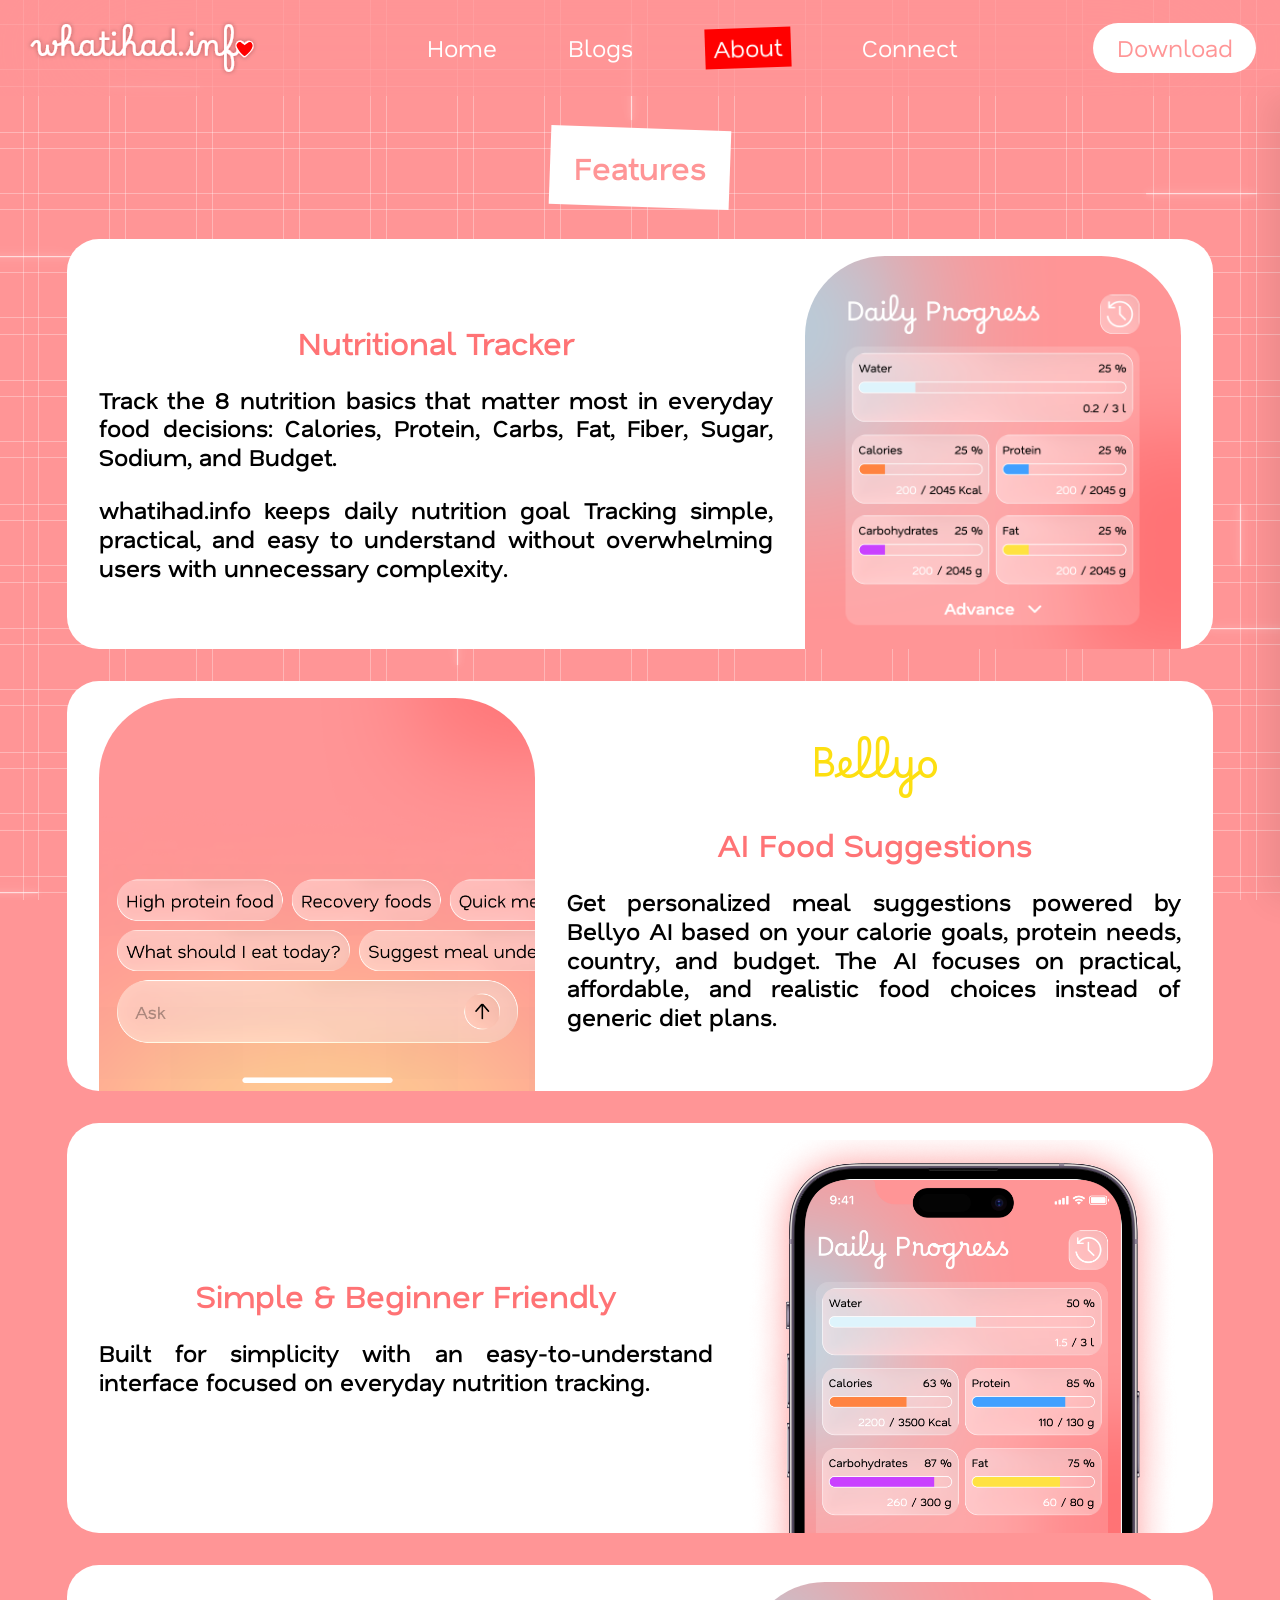
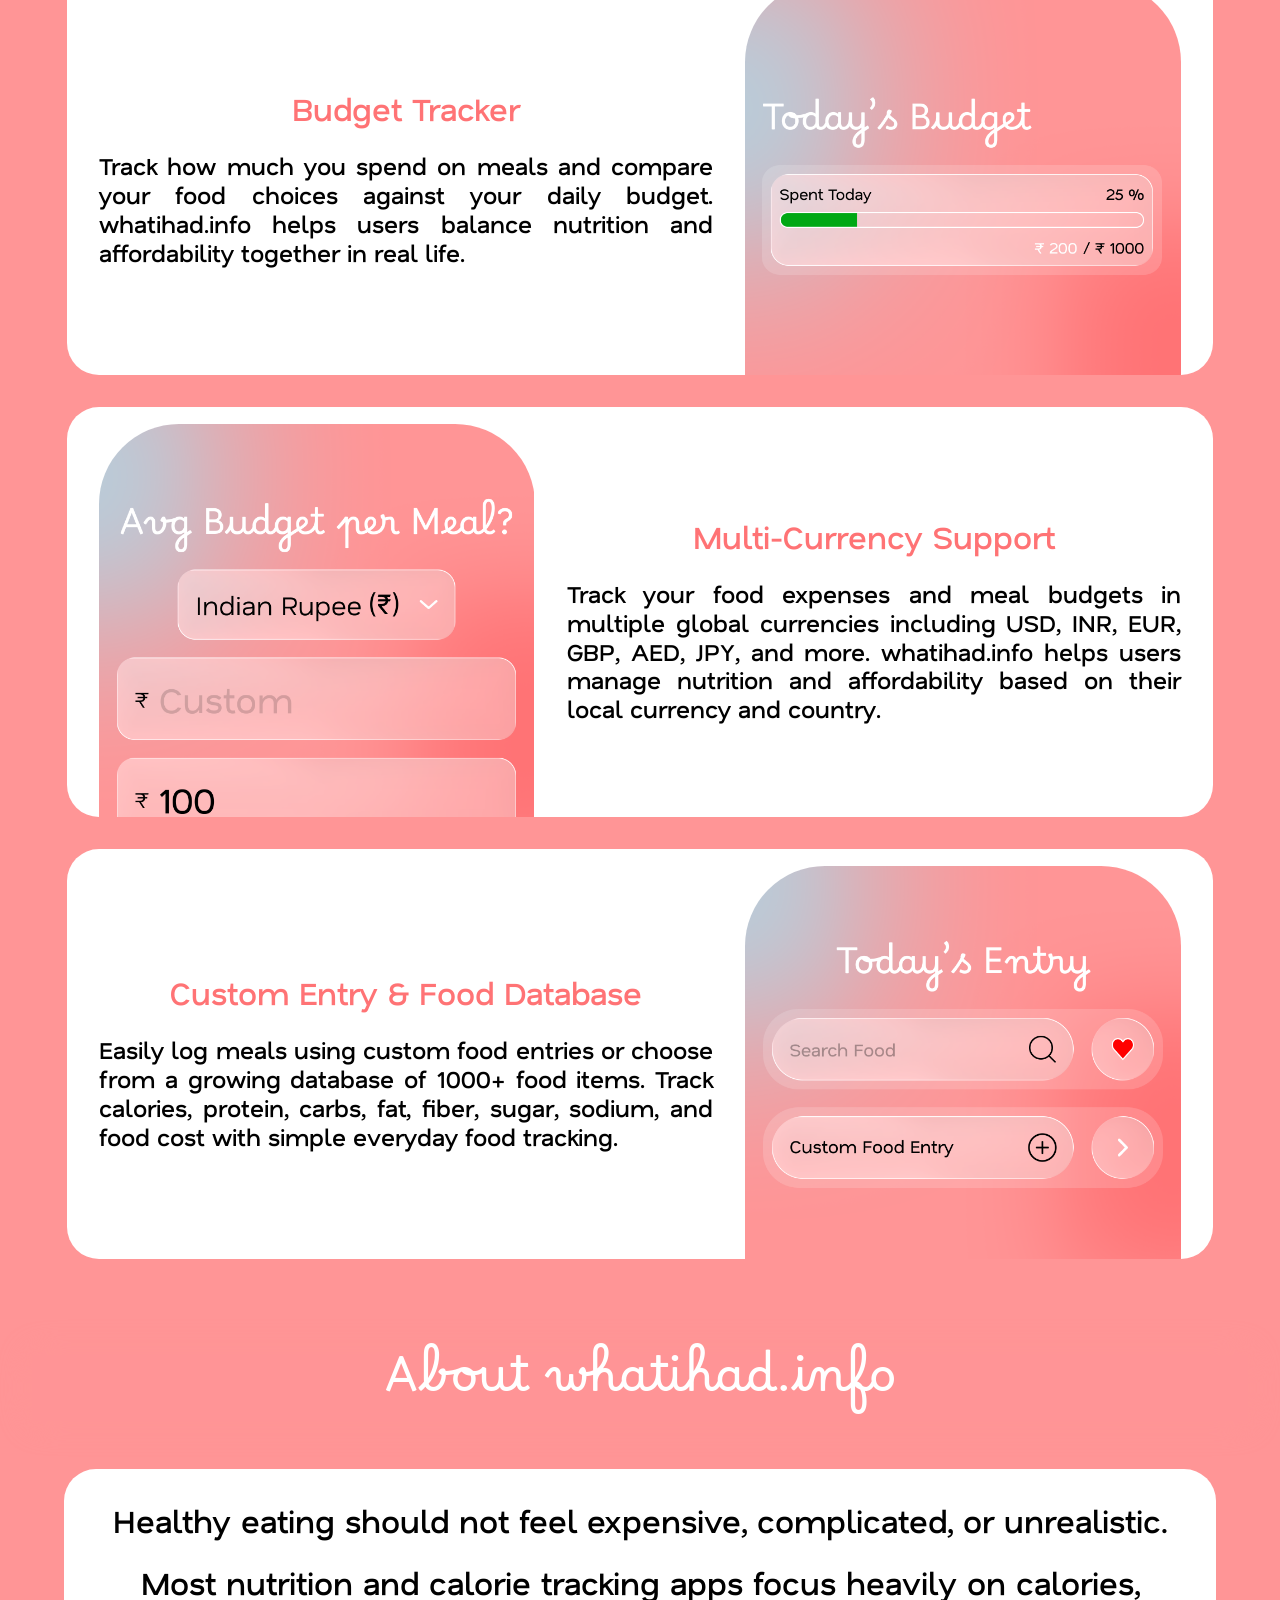
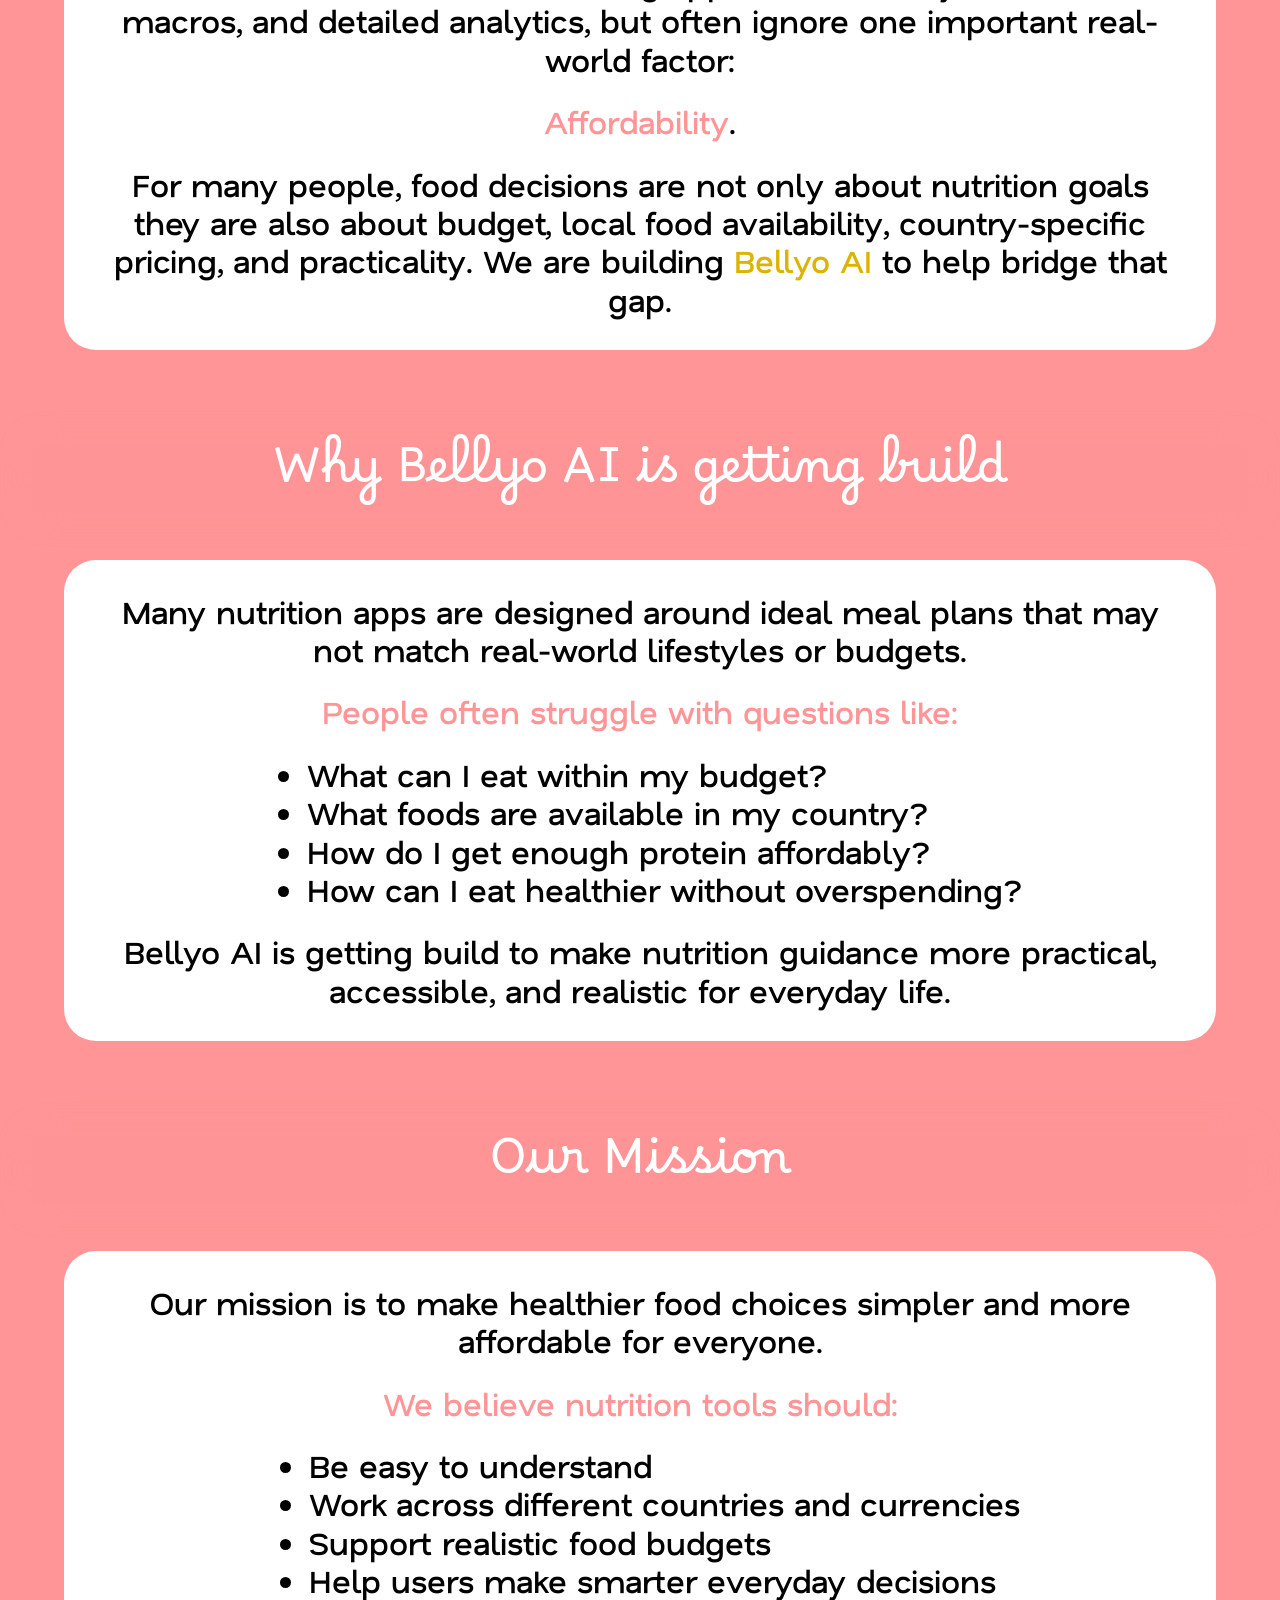
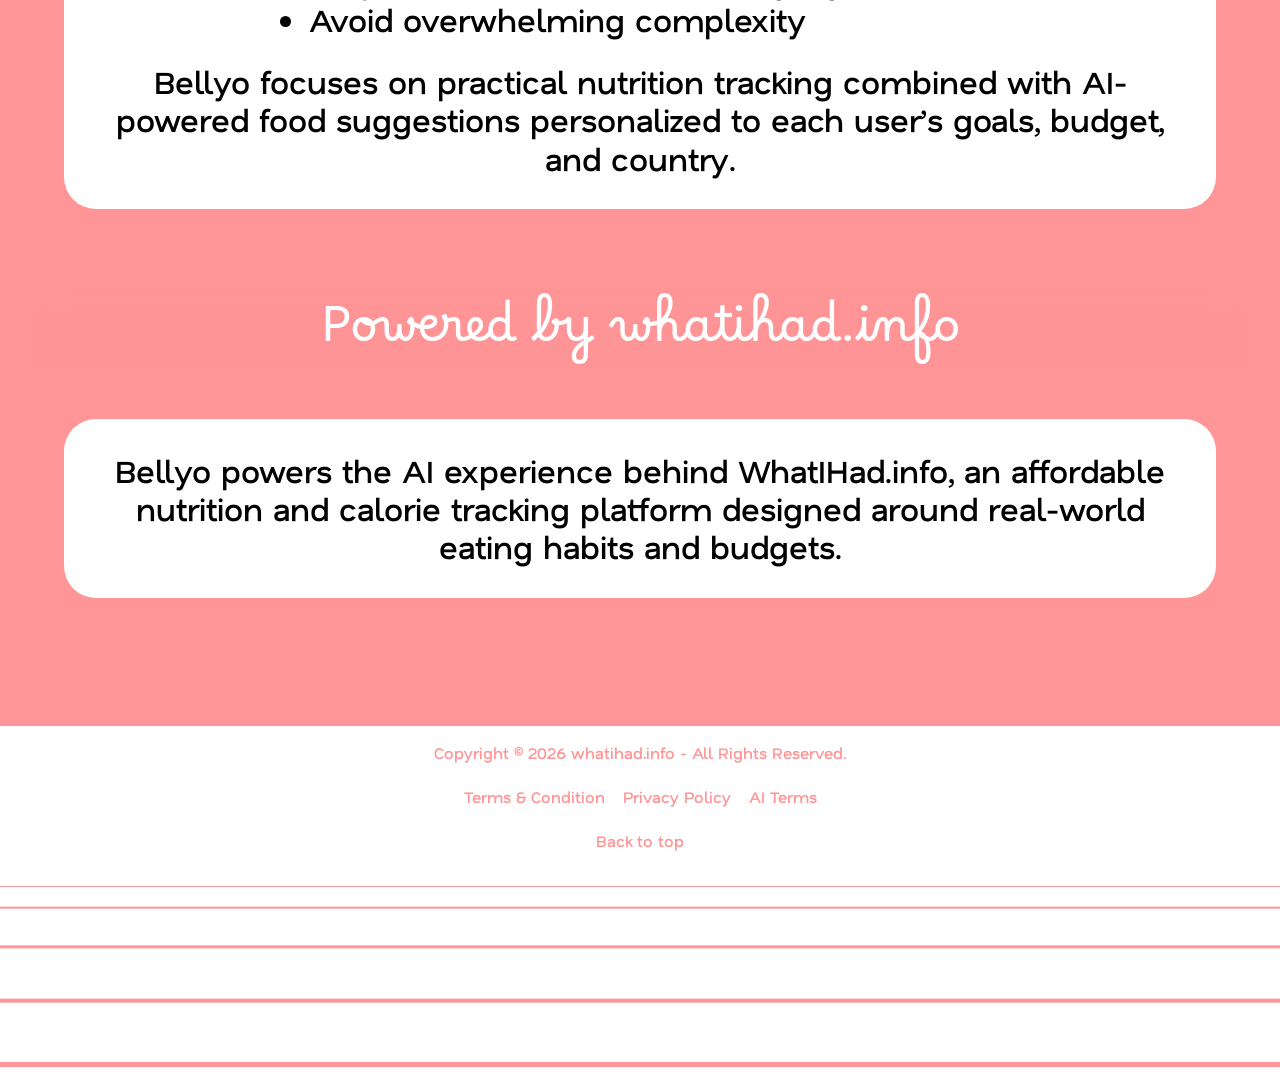
==== about/index.html @ 75b70f2b "Initial website" ====
<!doctype html>
<html lang="en">
  <head>
    <meta charset="UTF-8" />
    <meta name="viewport" content="width=device-width, initial-scale=1.0" />
    <title>About WhatIHad.info | Features</title>
    <meta
      name="description"
      content="Learn about WhatIHad.info features including nutrition tracking, Bellyo AI food suggestions, budget tracking, multi-currency support, and simple food logging."
    />
    <link rel="canonical" href="https://whatihad.info/about" />
    <meta property="og:title" content="About WhatIHad.info | Features" />
    <meta
      property="og:description"
      content="Explore WhatIHad.info features for practical nutrition tracking, food budgeting, and AI-powered affordable meal suggestions."
    />
    <meta property="og:type" content="website" />
    <meta property="og:url" content="https://whatihad.info/about" />
    <meta property="og:site_name" content="whatihad.info" />
    <meta name="twitter:card" content="summary_large_image" />
    <meta name="twitter:title" content="About WhatIHad.info | Features" />
    <meta
      name="twitter:description"
      content="Explore WhatIHad.info features for practical nutrition tracking, food budgeting, and AI-powered affordable meal suggestions."
    />
    <script type="application/ld+json">
      {
        "@context": "https://schema.org",
        "@graph": [
          {
            "@type": "Organization",
            "@id": "https://whatihad.info/#organization",
            "name": "WhatIHad.info",
            "url": "https://whatihad.info/"
          },
          {
            "@type": "WebSite",
            "@id": "https://whatihad.info/#website",
            "url": "https://whatihad.info/",
            "name": "WhatIHad.info",
            "publisher": {
              "@id": "https://whatihad.info/#organization"
            }
          },
          {
            "@type": "AboutPage",
            "@id": "https://whatihad.info/about#webpage",
            "url": "https://whatihad.info/about",
            "name": "About WhatIHad.info | Features",
            "description": "Learn about WhatIHad.info features including nutrition tracking, Bellyo AI food suggestions, budget tracking, multi-currency support, and simple food logging.",
            "isPartOf": {
              "@id": "https://whatihad.info/#website"
            },
            "about": {
              "@id": "https://whatihad.info/#organization"
            }
          },
          {
            "@type": "SoftwareApplication",
            "@id": "https://whatihad.info/#app",
            "name": "WhatIHad.info",
            "applicationCategory": "HealthApplication",
            "operatingSystem": "Android, iOS, Web",
            "url": "https://whatihad.info/",
            "description": "AI-powered calorie and budget nutrition tracker with affordable meal suggestions powered by Bellyo.",
            "offers": {
              "@type": "Offer",
              "price": "0",
              "priceCurrency": "USD"
            },
            "featureList": [
              "Nutrition Tracking",
              "Bellyo AI Food Suggestions",
              "Budget Tracking",
              "Multi-Currency Support",
              "Custom Food Entry",
              "Food Database",
              "Affordable Nutrition"
            ]
          },
          {
            "@type": "BreadcrumbList",
            "@id": "https://whatihad.info/about#breadcrumb",
            "itemListElement": [
              {
                "@type": "ListItem",
                "position": 1,
                "name": "Home",
                "item": "https://whatihad.info/"
              },
              {
                "@type": "ListItem",
                "position": 2,
                "name": "About",
                "item": "https://whatihad.info/about"
              }
            ]
          }
        ]
      }
    </script>
    <link rel="preconnect" href="https://fonts.googleapis.com" />
    <link rel="preconnect" href="https://fonts.gstatic.com" crossorigin />
    <link
      href="https://fonts.googleapis.com/css2?family=Borel&family=Nata+Sans:wght@600&display=swap"
      rel="stylesheet"
    />
    <link rel="stylesheet" href="/styles.css" />
  </head>
  <body>
    <main class="page about-page">
      <svg class="grid-snakes" aria-hidden="true"></svg>
      <header class="site-header" aria-label="Main navigation">
        <a class="brand" href="/" aria-label="whatihad.info home">
          <img src="/assets/logo.svg" alt="whatihad.info" />
        </a>

        <nav class="nav-links" aria-label="Primary">
          <a href="/">Home</a>
          <a href="#">Blogs</a>
          <a class="active-about" href="/about" aria-current="page">About</a>
          <a href="/connect">Connect</a>
        </nav>

        <a class="download download-small" href="#">Download</a>
        <button class="menu-toggle" type="button" aria-controls="mobile-menu" aria-expanded="false" aria-label="Open menu">
          <span></span>
          <span></span>
          <span></span>
        </button>

        <nav class="mobile-menu" id="mobile-menu" aria-label="Mobile navigation">
          <a href="/">Home</a>
          <a href="#">Blogs</a>
          <a class="active-about" href="/about" aria-current="page">About</a>
          <a href="/connect">Connect</a>
          <a class="mobile-download" href="#">Download</a>
        </nav>
      </header>

      <section class="about-features" aria-labelledby="about-title">
        <h1 id="about-title"><span>Features</span></h1>

        <div class="stack-cards" data-stack-cards>
          <div class="feature-card-pin">
            <article class="feature-card feature-card-right">
              <div class="feature-copy">
                <h2>Nutritional Tracker</h2>
                <p>
                  Track the 8 nutrition basics that matter most in everyday food decisions: Calories, Protein, Carbs, Fat, Fiber, Sugar, Sodium, and Budget.
                </p>
                <p>
                  whatihad.info keeps daily nutrition goal Tracking simple, practical, and easy to understand without overwhelming users with unnecessary complexity.
                </p>
              </div>
              <div class="feature-phone feature-phone-crop feature-phone-nutrition">
                <img src="/assets/about/nutritional-tracker.png" alt="Nutritional tracker screen" />
              </div>
            </article>
          </div>

          <div class="feature-card-pin">
            <article class="feature-card feature-card-left">
              <div class="feature-phone feature-phone-crop feature-phone-ai">
                <img src="/assets/about/ai-food-suggestions.png" alt="Bellyo food suggestion screen" />
              </div>
              <div class="feature-copy">
                <p class="bellyo-word">Bellyo</p>
                <h2>AI Food Suggestions</h2>
                <p>
                  Get personalized meal suggestions powered by Bellyo AI based on your calorie goals, protein needs, country, and budget. The AI focuses on practical, affordable, and realistic food choices instead of generic diet plans.
                </p>
              </div>
            </article>
          </div>

          <div class="feature-card-pin">
            <article class="feature-card feature-card-right">
              <div class="feature-copy">
                <h2>Simple &amp; Beginner Friendly</h2>
                <p>
                  Built for simplicity with an easy-to-understand interface focused on everyday nutrition tracking.
                </p>
              </div>
              <div class="feature-phone feature-phone-simple">
                <img src="/assets/about/simple-beginner.png" alt="Simple beginner friendly screen" />
              </div>
            </article>
          </div>

          <div class="feature-card-pin">
            <article class="feature-card feature-card-right">
              <div class="feature-copy">
                <h2>Budget Tracker</h2>
                <p>
                  Track how much you spend on meals and compare your food choices against your daily budget. whatihad.info helps users balance nutrition and affordability together in real life.
                </p>
              </div>
              <div class="feature-phone feature-phone-crop feature-phone-budget">
                <img src="/assets/about/budget-tracker.png" alt="Budget tracker screen" />
              </div>
            </article>
          </div>

          <div class="feature-card-pin">
            <article class="feature-card feature-card-left">
              <div class="feature-phone feature-phone-crop feature-phone-currency">
                <img src="/assets/about/multi-currency.png" alt="Multi-currency budget screen" />
              </div>
              <div class="feature-copy">
                <h2>Multi-Currency Support</h2>
                <p>
                  Track your food expenses and meal budgets in multiple global currencies including USD, INR, EUR, GBP, AED, JPY, and more. whatihad.info helps users manage nutrition and affordability based on their local currency and country.
                </p>
              </div>
            </article>
          </div>

          <div class="feature-card-pin">
            <article class="feature-card feature-card-right">
              <div class="feature-copy">
                <h2>Custom Entry &amp; Food Database</h2>
                <p>
                  Easily log meals using custom food entries or choose from a growing database of 1000+ food items. Track calories, protein, carbs, fat, fiber, sugar, sodium, and food cost with simple everyday food tracking.
                </p>
              </div>
              <div class="feature-phone feature-phone-crop feature-phone-entry">
                <img src="/assets/about/custom-entry.png" alt="Custom food entry screen" />
              </div>
            </article>
          </div>
        </div>
      </section>

      <section class="about-story" aria-label="About whatihad.info">
        <article class="about-story-block">
          <h2>About whatihad.info</h2>
          <div class="about-story-card">
            <p>Healthy eating should not feel expensive, complicated, or unrealistic.</p>
            <p>Most nutrition and calorie tracking apps focus heavily on calories, macros, and detailed analytics, but often ignore one important real-world factor:</p>
            <p><span class="pink-text">Affordability</span>.</p>
            <p>
              For many people, food decisions are not only about nutrition goals they are also about budget, local food availability, country-specific pricing, and practicality. We are building <span class="gold-text">Bellyo AI</span> to help bridge that gap.
            </p>
          </div>
        </article>

        <article class="about-story-block">
          <h2>Why Bellyo AI is getting build</h2>
          <div class="about-story-card">
            <p>Many nutrition apps are designed around ideal meal plans that may not match real-world lifestyles or budgets.</p>
            <p><span class="pink-text">People often struggle with questions like:</span></p>
            <ul>
              <li>What can I eat within my budget?</li>
              <li>What foods are available in my country?</li>
              <li>How do I get enough protein affordably?</li>
              <li>How can I eat healthier without overspending?</li>
            </ul>
            <p>Bellyo AI is getting build to make nutrition guidance more practical, accessible, and realistic for everyday life.</p>
          </div>
        </article>

        <article class="about-story-block">
          <h2>Our Mission</h2>
          <div class="about-story-card">
            <p>Our mission is to make healthier food choices simpler and more affordable for everyone.</p>
            <p><span class="pink-text">We believe nutrition tools should:</span></p>
            <ul>
              <li>Be easy to understand</li>
              <li>Work across different countries and currencies</li>
              <li>Support realistic food budgets</li>
              <li>Help users make smarter everyday decisions</li>
              <li>Avoid overwhelming complexity</li>
            </ul>
            <p>Bellyo focuses on practical nutrition tracking combined with AI-powered food suggestions personalized to each user’s goals, budget, and country.</p>
          </div>
        </article>

        <article class="about-story-block">
          <h2>Powered by whatihad.info</h2>
          <div class="about-story-card">
            <p>Bellyo powers the AI experience behind WhatIHad.info, an affordable nutrition and calorie tracking platform designed around real-world eating habits and budgets.</p>
          </div>
        </article>
      </section>
    </main>

    <footer class="site-footer" aria-label="Footer">
      <div class="footer-content">
        <p class="footer-copyright">Copyright © 2026 whatihad.info - All Rights Reserved.</p>
        <nav class="footer-links" aria-label="Legal links">
          <a href="#">Terms &amp; Condition</a>
          <a href="#">Privacy Policy</a>
          <a href="#">AI Terms</a>
        </nav>
        <button class="footer-top" type="button">Back to top</button>
      </div>
      <div class="footer-wave" aria-hidden="true">
        <div class="footer-wave-track"></div>
      </div>
    </footer>

    <script>
      (() => {
        const header = document.querySelector(".site-header");
        const menuToggle = document.querySelector(".menu-toggle");
        const mobileMenu = document.querySelector(".mobile-menu");
        const snakesSvg = document.querySelector(".grid-snakes");
        const footer = document.querySelector(".site-footer");
        const footerTop = document.querySelector(".footer-top");
        const footerWaveTrack = document.querySelector(".footer-wave-track");
        const footerWaveSegments = [];
        let footerWaveFrame = null;
        let footerWaveScrollForce = 0;
        let inertialScrollTarget = window.scrollY;
        let inertialScrollFrame = null;

        const maxScrollY = () => document.documentElement.scrollHeight - window.innerHeight;
        const stopInertialScroll = () => {
          if (!inertialScrollFrame) return;
          window.cancelAnimationFrame(inertialScrollFrame);
          inertialScrollFrame = null;
        };
        const runInertialScroll = () => {
          const distance = inertialScrollTarget - window.scrollY;
          if (Math.abs(distance) < 0.5) {
            window.scrollTo(0, inertialScrollTarget);
            inertialScrollFrame = null;
            return;
          }

          window.scrollTo(0, window.scrollY + distance * 0.16);
          inertialScrollFrame = window.requestAnimationFrame(runInertialScroll);
        };
        const inertialScrollBy = (deltaY) => {
          inertialScrollTarget = Math.max(0, Math.min(maxScrollY(), inertialScrollTarget + deltaY));
          if (!inertialScrollFrame) runInertialScroll();
        };

        const updateHeader = () => {
          header.classList.toggle("site-header-compact", window.scrollY > 24);
        };

        const setMenuOpen = (isOpen) => {
          menuToggle.classList.toggle("menu-toggle-open", isOpen);
          mobileMenu.classList.toggle("mobile-menu-open", isOpen);
          menuToggle.setAttribute("aria-expanded", String(isOpen));
          menuToggle.setAttribute("aria-label", isOpen ? "Close menu" : "Open menu");
        };

        menuToggle.addEventListener("click", () => {
          setMenuOpen(!mobileMenu.classList.contains("mobile-menu-open"));
        });

        mobileMenu.querySelectorAll("a").forEach((link) => {
          link.addEventListener("click", () => setMenuOpen(false));
        });

        for (let index = 0; index < 23; index += 1) {
          const segment = document.createElement("div");
          segment.className = "footer-wave-segment";
          segment.style.height = `${index + 1}px`;
          footerWaveTrack.appendChild(segment);
          footerWaveSegments.push(segment);
        }

        const animateFooterWave = () => {
          let t = 0;
          const animate = () => {
            let offset = 0;
            footerWaveSegments.forEach((segment, index) => {
              offset += Math.max(0, (20 + footerWaveScrollForce) * Math.sin((t + index) * 0.3));
              segment.style.transform = `translateY(${index + offset}px)`;
            });
            footerWaveScrollForce *= 0.92;
            t += 0.05;
            footerWaveFrame = window.requestAnimationFrame(animate);
          };
          animate();
        };

        const stopFooterWave = () => {
          if (!footerWaveFrame) return;
          window.cancelAnimationFrame(footerWaveFrame);
          footerWaveFrame = null;
        };

        const footerObserver = new IntersectionObserver(
          (entries) => {
            if (entries[0]?.isIntersecting) {
              if (!footerWaveFrame) animateFooterWave();
            } else {
              stopFooterWave();
            }
          },
          { threshold: 0.2 }
        );

        footerObserver.observe(footer);

        footerTop.addEventListener("click", () => {
          stopInertialScroll();
          inertialScrollTarget = 0;
          runInertialScroll();
        });

        updateHeader();
        let previousScrollY = window.scrollY;
        window.addEventListener("scroll", () => {
          const delta = Math.abs(window.scrollY - previousScrollY);
          previousScrollY = window.scrollY;
          footerWaveScrollForce = Math.min(44, footerWaveScrollForce + delta * 0.12);
          updateHeader();
        }, { passive: true });

        window.addEventListener(
          "wheel",
          (event) => {
            if (event.defaultPrevented || event.ctrlKey || event.metaKey) return;
            if (event.target.closest("input, textarea, select")) return;
            event.preventDefault();
            inertialScrollBy(event.deltaY);
          },
          { passive: false }
        );

        window.addEventListener(
          "keydown",
          (event) => {
            if (!["ArrowDown", "ArrowUp", "PageDown", "PageUp", "Home", "End", " "].includes(event.key)) return;
            stopInertialScroll();
            inertialScrollTarget = window.scrollY;
          },
          { passive: true }
        );

        const gridX = [
          32.5, 103.5, 118.5, 189.5, 205.5, 276.5, 292.5, 363.5, 379.5,
          450.5, 466.5, 537.5, 553.5, 624.5, 640.5, 711.5, 727.5, 798.5,
          814.5, 885.5, 901.5, 972.5, 988.5, 1059.5, 1075.5, 1146.5,
          1162.5, 1233.5, 1249.5, 1320.5, 1336.5, 1407.5,
        ];
        const gridY = [
          24.5, 69.5, 86.5, 132.5, 148.5, 193.5, 209.5, 256.5, 272.5,
          317.5, 334.5, 380.5, 396.5, 441.5, 457.5, 504.5, 520.5, 565.5,
          582.5, 628.5, 644.5, 689.5, 705.5, 752.5, 768.5, 813.5, 830.5,
          876.5, 892.5, 937.5, 953.5, 1000.5,
        ];
        const getGridOffsetX = () => (window.innerWidth - 1440) / 2;
        const pointToString = ([x, y]) => `${(x + getGridOffsetX()).toFixed(1)},${y.toFixed(1)}`;
        const routes = [
          [[gridX[0], gridY[7]], [gridX[6], gridY[7]], [gridX[6], gridY[10]], [gridX[13], gridY[10]], [gridX[13], gridY[16]], [gridX[21], gridY[16]], [gridX[21], gridY[21]], [gridX[31], gridY[21]]],
          [[gridX[31], gridY[19]], [gridX[26], gridY[19]], [gridX[26], gridY[14]], [gridX[18], gridY[14]], [gridX[18], gridY[9]], [gridX[10], gridY[9]], [gridX[10], gridY[4]], [gridX[1], gridY[4]]],
          [[gridX[16], gridY[15]], [gridX[20], gridY[15]], [gridX[20], gridY[22]], [gridX[24], gridY[22]], [gridX[24], gridY[27]], [gridX[14], gridY[27]], [gridX[14], gridY[18]], [gridX[8], gridY[18]], [gridX[8], gridY[25]]],
          [[gridX[3], gridY[2]], [gridX[8], gridY[2]], [gridX[8], gridY[8]], [gridX[15], gridY[8]], [gridX[15], gridY[13]], [gridX[22], gridY[13]], [gridX[22], gridY[18]]],
          [[gridX[30], gridY[5]], [gridX[25], gridY[5]], [gridX[25], gridY[11]], [gridX[17], gridY[11]], [gridX[17], gridY[17]], [gridX[11], gridY[17]], [gridX[11], gridY[23]]],
          [[gridX[12], gridY[30]], [gridX[18], gridY[30]], [gridX[18], gridY[24]], [gridX[23], gridY[24]], [gridX[23], gridY[20]], [gridX[29], gridY[20]], [gridX[29], gridY[15]]],
          [[gridX[0], gridY[28]], [gridX[5], gridY[28]], [gridX[5], gridY[24]], [gridX[9], gridY[24]], [gridX[9], gridY[19]], [gridX[16], gridY[19]], [gridX[16], gridY[12]]],
          [[gridX[31], gridY[29]], [gridX[27], gridY[29]], [gridX[27], gridY[25]], [gridX[19], gridY[25]], [gridX[19], gridY[21]], [gridX[12], gridY[21]], [gridX[12], gridY[14]]],
          [[gridX[15], gridY[0]], [gridX[15], gridY[6]], [gridX[20], gridY[6]], [gridX[20], gridY[12]], [gridX[28], gridY[12]], [gridX[28], gridY[17]], [gridX[23], gridY[17]]],
        ];
        const alignSnakesToGrid = () => {
          snakesSvg.setAttribute("viewBox", `0 0 ${window.innerWidth} ${window.innerHeight}`);
          snakesSvg.querySelectorAll(".grid-snake").forEach((path, index) => {
            path.setAttribute("points", routes[index].map(pointToString).join(" "));
          });
        };
        routes.forEach((route, index) => {
          const path = document.createElementNS("http://www.w3.org/2000/svg", "polyline");
          path.classList.add("grid-snake", `grid-snake-${index + 1}`);
          path.setAttribute("points", route.map(pointToString).join(" "));
          snakesSvg.appendChild(path);
        });
        alignSnakesToGrid();
        window.addEventListener("resize", alignSnakesToGrid);
      })();
    </script>
  </body>
</html>
---- styles.css ----
:root {
  --pink: #ff9596;
  --yellow: #fddf11;
  --white: #ffffff;
  --header-height: 96px;
  --feature-stack-top: calc(var(--header-height) + 143px);
  --font-ui: "Nata Sans", system-ui, -apple-system, BlinkMacSystemFont, "Segoe UI", sans-serif;
  --font-display: "Borel", "Comic Sans MS", cursive;
}

* {
  box-sizing: border-box;
}

html,
body {
  margin: 0;
  min-height: 100%;
}

body {
  background-color: var(--pink);
  background-attachment: fixed;
  background-image: url("/assets/grid-pattern.svg");
  background-position: top center;
  background-repeat: repeat;
  background-size: 1440px 1024px;
  color: var(--white);
  font-family: var(--font-ui);
}

a {
  color: inherit;
  text-decoration: none;
}

.page {
  background-color: var(--pink);
  background-attachment: fixed;
  background-image: url("/assets/grid-pattern.svg");
  background-position: top center;
  background-repeat: repeat;
  background-size: 1440px 1024px;
  min-height: 100vh;
  overflow-x: hidden;
  overflow-y: visible;
  padding-top: var(--header-height);
  position: relative;
}

.grid-snakes {
  height: 100vh;
  inset: 0;
  pointer-events: none;
  position: fixed;
  width: 100vw;
  z-index: 0;
}

.grid-snake {
  fill: none;
  filter:
    drop-shadow(0 0 3px rgba(255, 255, 255, 0.85))
    drop-shadow(0 0 10px rgba(255, 255, 255, 0.46));
  opacity: 0.72;
  stroke: rgba(255, 255, 255, 0.72);
  stroke-dasharray: 120 1050;
  stroke-dashoffset: 0;
  stroke-linecap: round;
  stroke-linejoin: round;
  stroke-width: 1.25;
}

.grid-snake-1 {
  animation: snake-flow 7.2s linear infinite;
}

.grid-snake-2 {
  animation: snake-flow 8.6s linear -2.8s infinite;
}

.grid-snake-3 {
  animation: snake-flow 9.4s linear -5.7s infinite;
  stroke-dasharray: 100 1050;
}

.grid-snake-4 {
  animation: snake-flow 10.1s linear -1.4s infinite;
  stroke-dasharray: 90 1050;
}

.grid-snake-5 {
  animation: snake-flow 8.9s linear -4.6s infinite;
  stroke-dasharray: 110 1050;
}

.grid-snake-6 {
  animation: snake-flow 11.2s linear -7.1s infinite;
  stroke-dasharray: 105 1050;
}

.grid-snake-7 {
  animation: snake-flow 9.8s linear -3.2s infinite;
  stroke-dasharray: 85 1050;
}

.grid-snake-8 {
  animation: snake-flow 12.3s linear -8.3s infinite;
  stroke-dasharray: 115 1050;
}

.grid-snake-9 {
  animation: snake-flow 10.7s linear -6.2s infinite;
  stroke-dasharray: 95 1050;
}

@keyframes snake-flow {
  to {
    stroke-dashoffset: -1170;
  }
}

@keyframes currency-slide {
  to {
    transform: translateX(-50%);
  }
}

@keyframes why-title-slam {
  0% {
    opacity: 0;
    transform: translateY(-180px) scale(1.08) rotate(-8deg);
  }

  72% {
    opacity: 1;
    transform: translateY(10px) scale(0.98) rotate(-1deg);
  }

  100% {
    opacity: 1;
    transform: translateY(0) scale(1) rotate(-2deg);
  }
}

@keyframes why-card-slam {
  0% {
    opacity: 0;
    transform: translateY(220px) scale(0.96) rotate(8deg);
  }

  72% {
    opacity: 1;
    transform: translateY(-8px) scale(1.02) rotate(1deg);
  }

  100% {
    opacity: 1;
    transform: translateY(0) scale(1) rotate(2deg);
  }
}

@keyframes why-title-text-counter {
  0% {
    transform: rotate(8deg);
  }

  72% {
    transform: rotate(1deg);
  }

  100% {
    transform: rotate(2deg);
  }
}

@keyframes calculating-spin {
  to {
    transform: rotate(360deg);
  }
}

.site-header {
  align-items: center;
  backdrop-filter: blur(80px);
  background: rgba(255, 149, 150, 0.56);
  display: flex;
  height: var(--header-height);
  justify-content: space-between;
  left: 0;
  padding: 16px 24px;
  position: fixed;
  right: 0;
  top: 0;
  transition: height 180ms ease, padding 180ms ease;
  z-index: 20;
}

.brand {
  align-items: center;
  display: flex;
  height: 64px;
  width: 248px;
  transition: height 180ms ease;
}

.brand img {
  display: block;
  height: 128px;
  margin-left: -32px;
  transition: height 180ms ease, width 180ms ease;
  width: 312px;
}

.nav-links {
  align-items: center;
  display: flex;
  gap: 80px;
  margin-left: 20px;
}

.nav-links a {
  font-size: 24px;
  line-height: 1;
  white-space: nowrap;
}

.nav-links a[aria-current="page"] {
  background: #ff0000;
  color: var(--white);
  display: inline-flex;
  padding: 8px;
  transform: rotate(2deg);
  transform-origin: center center;
}

.nav-links a.active-about[aria-current="page"] {
  transform: rotate(-2deg);
}

.download {
  align-items: center;
  backdrop-filter: blur(0.5px);
  background: var(--white);
  border-radius: 32px;
  box-shadow: 0 0 16px var(--pink);
  color: var(--pink);
  display: inline-flex;
  font-family: var(--font-ui);
  justify-content: center;
  line-height: 1;
  white-space: nowrap;
}

.download-small {
  font-size: 24px;
  min-height: 50px;
  padding: 8px 24px;
  width: 163px;
  backdrop-filter: none;
  box-shadow: none;
}

.menu-toggle {
  align-items: center;
  background: var(--white);
  border: 0;
  border-radius: 999px;
  cursor: pointer;
  display: none;
  flex-direction: column;
  gap: 5px;
  height: 50px;
  justify-content: center;
  padding: 0;
  position: relative;
  width: 50px;
  z-index: 22;
}

.menu-toggle span {
  background: var(--pink);
  border-radius: 999px;
  display: block;
  height: 2px;
  transition: transform 180ms ease, opacity 180ms ease;
  width: 22px;
}

.menu-toggle-open span:nth-child(1) {
  transform: translateY(7px) rotate(45deg);
}

.menu-toggle-open span:nth-child(2) {
  opacity: 0;
}

.menu-toggle-open span:nth-child(3) {
  transform: translateY(-7px) rotate(-45deg);
}

.mobile-menu {
  align-items: flex-start;
  background: var(--white);
  box-shadow: -12px 0 30px rgba(0, 0, 0, 0.08);
  display: flex;
  flex-direction: column;
  gap: 22px;
  min-height: calc(100vh - var(--header-height));
  padding: 28px 24px;
  position: fixed;
  right: 0;
  top: var(--header-height);
  transform: translateX(100%);
  transition: transform 220ms ease;
  width: max(25vw, 240px);
  z-index: 21;
}

.mobile-menu-open {
  transform: translateX(0);
}

.mobile-menu a {
  color: var(--pink);
  font-size: 24px;
  line-height: 1;
}

.mobile-menu a[aria-current="page"] {
  background: #ff0000;
  color: var(--white);
  display: inline-flex;
  padding: 8px;
  transform: rotate(2deg);
  transform-origin: center center;
}

.mobile-menu a.active-about[aria-current="page"] {
  transform: rotate(-2deg);
}

.mobile-download {
  align-items: center;
  background: var(--pink);
  border-radius: 32px;
  color: var(--white) !important;
  display: inline-flex;
  justify-content: center;
  min-height: 50px;
  padding: 8px 24px;
 }

.hero {
  margin: 0 auto;
  min-height: calc(100vh - 96px);
  position: relative;
  width: min(100%, 1222px);
}

.hero-copy {
  align-items: center;
  display: flex;
  flex-direction: column;
  margin-left: 0;
  padding-top: clamp(38px, calc(7.2vh - 16px), 60px);
  position: relative;
  width: 655px;
  z-index: 2;
}

h1 {
  align-items: center;
  display: flex;
  flex-direction: column;
  font-family: var(--font-display);
  font-size: 48px;
  font-weight: 400;
  gap: 0;
  line-height: 1.65;
  margin: 0;
  text-align: center;
}

h1 span {
  backdrop-filter: blur(0.5px);
  background: rgba(255, 149, 150, 0.56);
  box-shadow: 0 0 32px var(--pink);
  display: block;
  padding: 8px 0 0;
  white-space: nowrap;
}

.hero-details {
  align-items: center;
  display: flex;
  flex-direction: column;
  margin-top: -5px;
  padding: 0;
  text-align: center;
}

.intro,
.subcopy,
.product-description {
  font-size: 32px;
  line-height: 1.25;
  margin: 0;
}

.intro {
  backdrop-filter: blur(0.5px);
  background: rgba(255, 149, 150, 0.56);
  box-shadow: 0 0 32px var(--pink);
  margin-top: 1px;
  padding: 8px;
}

.product-name {
  background: rgba(255, 149, 150, 0.56);
  border-radius: 16px;
  box-shadow: 0 0 19px var(--pink);
  color: var(--yellow);
  font-family: var(--font-display);
  font-size: 40px;
  line-height: 1.48;
  margin: 20px 0 21px;
  padding: 20px 16px 0;
  text-align: center;
}

.product-description {
  backdrop-filter: blur(0.5px);
  background: rgba(255, 149, 150, 0.56);
  box-shadow: 0 0 32px var(--pink);
  display: none;
  max-width: 610px;
  padding: 8px;
  text-align: center;
}

.subcopy {
  backdrop-filter: blur(0.5px);
  background: rgba(255, 149, 150, 0.56);
  box-shadow: 0 0 32px var(--pink);
  margin-bottom: 0;
  padding: 8px;
}

.download-large {
  font-size: 32px;
  height: 79px;
  margin-top: 33px;
  padding: 8px 24px;
  width: 369px;
}

.phone-stage {
  height: 735px;
  left: 762px;
  position: absolute;
  top: 51px;
  width: 530px;
  z-index: 1;
}

.phone-wrap {
  filter: drop-shadow(0 0 20px rgba(255, 0, 0, 0.4));
  height: 698px;
  left: 32px;
  position: absolute;
  top: 0;
  transform: scale(0.9);
  transform-origin: top left;
  width: 343px;
}

.phone-screen {
  border-radius: 26px;
  height: 668px;
  left: 17px;
  object-fit: cover;
  position: absolute;
  top: 15px;
  width: 309px;
}

.phone-frame {
  height: 698px;
  left: 0;
  pointer-events: none;
  position: absolute;
  top: 0;
  width: 343px;
}

.banana {
  background-image: url("/assets/namastebanana.png");
  background-position: center;
  background-repeat: no-repeat;
  background-size: contain;
  display: block;
  height: 417px;
  left: 187px;
  position: absolute;
  top: 245px;
  width: 273px;
  z-index: 2;
}

.response-section {
  backdrop-filter: blur(0.5px);
  align-items: center;
  background: var(--white);
  box-shadow: 0 0 32px var(--pink);
  color: #000000;
  display: flex;
  flex-direction: column;
  min-height: 500px;
  overflow: hidden;
  padding: 32px 24px;
  position: relative;
  z-index: 2;
}

.bellyo-prompt {
  align-items: center;
  background: var(--pink);
  border-radius: 32px;
  display: flex;
  flex-direction: column;
  gap: 64px;
  justify-content: flex-end;
  margin: 0 auto 32px;
  height: 425px;
  overflow-x: hidden;
  overflow-y: auto;
  padding: 16px 24px;
  position: relative;
  width: min(100%, 1440px);
  z-index: 1;
  scrollbar-width: none;
}

.bellyo-prompt::-webkit-scrollbar {
  display: none;
}

.response-section-active .bellyo-prompt {
  gap: 8px;
  justify-content: flex-start;
}

.currency-support {
  align-items: center;
  background: var(--white);
  display: flex;
  flex-direction: column;
  gap: 24px;
  justify-content: center;
  margin-left: calc(50% - 50vw);
  margin-right: calc(50% - 50vw);
  overflow: hidden;
  padding: 16px 0;
  width: 100vw;
}

.currency-support h2 {
  color: var(--pink);
  font-family: var(--font-ui);
  font-size: 24px;
  font-weight: 600;
  line-height: 1.2;
  margin: 0;
}

.currency-marquee {
  -webkit-mask-image: linear-gradient(
    to right,
    rgba(0, 0, 0, 0.5) 0,
    rgba(0, 0, 0, 1) 9%,
    rgba(0, 0, 0, 1) 91%,
    rgba(0, 0, 0, 0.5) 100%
  );
  mask-image: linear-gradient(
    to right,
    rgba(0, 0, 0, 0.5) 0,
    rgba(0, 0, 0, 1) 9%,
    rgba(0, 0, 0, 1) 91%,
    rgba(0, 0, 0, 0.5) 100%
  );
  overflow: hidden;
  width: 100%;
}

.currency-track {
  animation: currency-slide 15.75s linear infinite;
  display: flex;
  gap: clamp(42px, 7vw, 92px);
  width: max-content;
}

.currency-track span {
  color: #000000;
  flex: 0 0 auto;
  font-size: 24px;
  font-weight: 600;
  line-height: 1.2;
  white-space: nowrap;
}

.basics-section {
  background: transparent;
  color: var(--white);
  margin-left: calc(50% - 50vw);
  margin-right: calc(50% - 50vw);
  padding: 32px;
  position: relative;
  width: 100vw;
  z-index: 2;
}

.basics-inner {
  display: flex;
  flex-direction: column;
  gap: 32px;
  margin: 0 auto;
  width: min(100%, 1376px);
}

.basics-inner h2 {
  align-self: center;
  backdrop-filter: blur(0.5px);
  background: rgba(255, 149, 150, 0.56);
  box-shadow: 0 0 32px var(--pink);
  font-family: var(--font-display);
  font-size: 48px;
  font-weight: 400;
  line-height: 1.45;
  margin: 0;
  padding: 8px 8px 0;
  text-align: center;
  white-space: nowrap;
  width: fit-content;
}

.basics-grid {
  display: grid;
  gap: 24px 32px;
  grid-template-columns: repeat(4, 266px);
  justify-content: space-between;
  width: 100%;
}

.basics-grid span {
  align-items: center;
  background: var(--white);
  border-radius: 32px;
  color: var(--pink);
  display: inline-flex;
  font-size: 32px;
  font-weight: 600;
  height: 79px;
  justify-content: center;
  line-height: 1.2;
  padding: 8px 24px;
  white-space: nowrap;
  width: 266px;
}

.why-basics-section {
  background: transparent;
  color: #000000;
  overflow: hidden;
  padding: 0 32px 48px;
  position: relative;
  z-index: 2;
}

.why-basics-inner {
  align-items: center;
  display: flex;
  flex-direction: column;
  gap: 32px;
  margin: 0 auto;
  width: min(100%, 1024px);
}

.why-basics-inner h2 {
  align-items: center;
  background: var(--white);
  color: var(--pink);
  display: inline-flex;
  font-size: 32px;
  font-weight: 600;
  height: 79px;
  justify-content: center;
  line-height: 1.2;
  margin: 0;
  padding: 8px 24px;
  transform: rotate(-2deg);
  white-space: nowrap;
  width: 369px;
}

.why-basics-section:not(.why-basics-active) .why-basics-inner h2 {
  opacity: 0;
  transform: translateY(-180px) scale(1.08) rotate(-8deg);
}

.why-basics-section:not(.why-basics-active) .why-basics-card {
  opacity: 0;
  transform: translateY(220px) scale(0.96) rotate(8deg);
}

.why-basics-section.why-basics-active .why-basics-inner h2 {
  animation: why-title-slam 682ms cubic-bezier(0.2, 1.35, 0.28, 1) both;
}

.why-basics-inner h2 span {
  display: inline-block;
  transform: rotate(2deg);
}

.why-basics-section.why-basics-active .why-basics-inner h2 span {
  animation: why-title-text-counter 682ms cubic-bezier(0.2, 1.35, 0.28, 1) both;
}

.why-basics-card {
  align-items: center;
  background: var(--white);
  display: flex;
  min-height: 299px;
  justify-content: center;
  padding: 16px 24px;
  transform: rotate(2deg);
  width: 438px;
}

.why-basics-section.why-basics-active .why-basics-card {
  animation: why-card-slam 748ms cubic-bezier(0.2, 1.25, 0.28, 1) 132ms both;
}

.why-basics-card ul {
  font-size: 32px;
  font-weight: 600;
  line-height: 1.22;
  margin: 0;
  padding-left: 48px;
  transform: rotate(-2deg);
  white-space: nowrap;
}

.how-section {
  align-items: center;
  display: flex;
  flex-direction: column;
  gap: 32px;
  justify-content: center;
  padding: 8px 24px 16px;
  position: relative;
  z-index: 2;
}

.how-section h2 {
  backdrop-filter: blur(0.5px);
  background: var(--white);
  color: var(--pink);
  font-family: var(--font-display);
  font-size: 48px;
  font-weight: 400;
  line-height: 1.45;
  margin: 0;
  padding: 8px 8px 0;
  text-align: center;
  white-space: nowrap;
}

.how-demo {
  align-items: center;
  background: var(--white);
  display: flex;
  flex-direction: column;
  gap: 24px;
  padding: 48px 24px 16px;
  width: 100vw;
}

.how-card {
  align-items: center;
  background: var(--pink);
  border-radius: 32px;
  display: flex;
  flex-direction: column;
  gap: 24px;
  height: 471px;
  justify-content: space-between;
  padding: 24px;
  width: min(100%, 1147px);
}

.how-step {
  align-items: center;
  display: none;
  flex-direction: column;
  gap: 32px;
}

.how-step-active {
  display: flex;
}

.how-step h3 {
  color: #000000;
  font-family: var(--font-display);
  font-size: 32px;
  font-weight: 400;
  line-height: 1;
  margin: 0;
  padding-top: 8px;
  text-align: center;
}

.gender-grid,
.option-grid,
.goal-grid {
  display: grid;
  gap: 16px 12px;
  grid-template-columns: repeat(2, 171px);
  width: 358px;
}

.gender-grid button,
.option-grid button,
.goal-grid button {
  align-items: center;
  background: rgba(255, 255, 255, 0.32);
  border: 1px solid rgba(255, 255, 255, 0.48);
  border-radius: 16px;
  color: #000000;
  display: inline-flex;
  font-family: var(--font-ui);
  font-size: 16px;
  font-weight: 500;
  height: 80px;
  justify-content: center;
  padding: 16px;
}

.gender-grid button.selected,
.option-grid button.selected,
.goal-grid button.selected {
  background: rgba(255, 255, 255, 0.58);
  border-color: rgba(255, 255, 255, 0.86);
}

.age-input,
.number-input,
.currency-select {
  background: rgba(255, 255, 255, 0.32);
  border: 1px solid rgba(255, 255, 255, 0.48);
  border-radius: 16px;
  color: #000000;
  font-family: var(--font-ui);
  font-size: 24px;
  font-weight: 600;
  height: 80px;
  outline: 0;
  padding: 16px;
  text-align: center;
  width: 358px;
}

.currency-select {
  appearance: none;
  background-image: linear-gradient(45deg, transparent 50%, #000000 50%),
    linear-gradient(135deg, #000000 50%, transparent 50%);
  background-position: calc(100% - 25px) 35px, calc(100% - 17px) 35px;
  background-repeat: no-repeat;
  background-size: 8px 8px, 8px 8px;
  font-size: 20px;
  height: 56px;
  padding: 8px 48px 8px 16px;
}

.unit-toggle {
  align-items: center;
  background: rgba(255, 255, 255, 0.16);
  border-radius: 32px;
  display: flex;
  padding: 8px;
  width: 264px;
}

.unit-toggle button {
  align-items: center;
  background: transparent;
  border: 0;
  border-radius: 32px;
  color: #000000;
  display: inline-flex;
  font-family: var(--font-ui);
  font-size: 32px;
  font-weight: 500;
  height: 48px;
  justify-content: center;
  padding: 0 16px;
  width: 124px;
}

.unit-toggle button.selected {
  background: var(--white);
  box-shadow: 0 0 2px #ff0000;
}

.gender-wide {
  grid-column: 1 / -1;
}

.how-next {
  align-items: center;
  background: rgba(255, 210, 6, 0.56);
  border: 0;
  border-radius: 32px;
  color: var(--white);
  display: inline-flex;
  font-family: var(--font-ui);
  font-size: 20px;
  font-weight: 700;
  gap: 16px;
  height: 56px;
  justify-content: center;
  padding: 8px 24px;
  width: 263px;
}

.how-next[hidden] {
  display: none;
}

.how-next.ready {
  background: #ffd206;
}

.calculating-step {
  align-self: stretch;
  gap: 0;
  justify-content: center;
  min-height: 100%;
  position: relative;
}

.calculating-ring {
  animation: calculating-spin 1.35s linear infinite;
  border-radius: 999px;
  height: 250px;
  position: relative;
  width: 250px;
}

.calculating-ring::before,
.calculating-ring::after {
  border-radius: 999px;
  content: "";
  position: absolute;
}

.calculating-ring::before {
  border: 20px solid rgba(255, 255, 255, 0.2);
  inset: 0;
}

.calculating-ring::after {
  border: 1px solid rgba(255, 255, 255, 0.78);
  border-bottom-color: transparent;
  border-left-color: transparent;
  box-shadow: inset 0 0 0 19px transparent, inset 0 0 0 20px rgba(255, 255, 255, 0.78);
  inset: 1px;
}

.calculating-step p {
  color: var(--white);
  font-family: var(--font-display);
  font-size: 16px;
  font-weight: 400;
  left: 50%;
  line-height: 1;
  margin: 0;
  position: absolute;
  text-align: center;
  top: 50%;
  transform: translate(-50%, -50%);
  white-space: nowrap;
  z-index: 1;
}

.recommended-step {
  gap: 32px;
  justify-content: space-between;
  min-height: 100%;
  width: 100%;
}

.recommended-values {
  color: #000000;
  font-size: clamp(24px, 2.45vw, 32px);
  font-weight: 400;
  line-height: 1.72;
  max-width: min(100%, 520px);
  min-width: min(100%, 250px);
}

.recommended-values p {
  margin: 0;
  white-space: normal;
}

.advance-button {
  align-items: center;
  background: transparent;
  border: 0;
  color: var(--white);
  display: inline-flex;
  font-family: var(--font-ui);
  font-size: 32px;
  font-weight: 700;
  gap: 16px;
  justify-content: center;
  padding: 0 16px;
  width: 390px;
}

.advance-button span[aria-hidden="true"] {
  border-bottom: 3px solid currentColor;
  border-right: 3px solid currentColor;
  display: block;
  height: 14px;
  line-height: 0;
  margin-top: 5px;
  overflow: hidden;
  text-indent: -999px;
  transform: rotate(45deg);
  width: 14px;
}

.download-step {
  gap: 12px;
  justify-content: center;
  min-height: 100%;
}

.download-logo-frame {
  align-items: center;
  display: flex;
  height: 180px;
  justify-content: center;
  overflow: visible;
  width: 562px;
}

.download-logo-frame img {
  display: block;
  height: auto;
  width: 562px;
}

.download-final {
  box-shadow: 0 0 16px var(--pink);
  font-size: 32px;
  height: 79px;
  padding: 8px 24px;
  width: 266px;
}

.how-progress {
  align-items: center;
  display: flex;
  gap: 18px;
  height: 24px;
  justify-content: center;
  transition: opacity 240ms ease, visibility 240ms ease;
}

.how-progress span {
  background: #eeeeee;
  border-radius: 999px;
  display: block;
  height: 18px;
  width: 18px;
}

.how-progress span.entered {
  background: #ff6868;
  opacity: 0.5;
}

.how-progress .active {
  background: #ff6868;
  opacity: 1;
}

.how-progress span.entered,
.how-progress span.active {
  cursor: pointer;
}

.how-progress-hidden {
  opacity: 0;
  visibility: hidden;
}

.faq-section {
  align-items: center;
  background: transparent;
  display: flex;
  flex-direction: column;
  gap: 32px;
  padding: 48px 24px;
  position: relative;
  z-index: 2;
}

.faq-section h2 {
  align-items: center;
  background: var(--white);
  color: var(--pink);
  display: inline-flex;
  font-family: var(--font-ui);
  font-size: 32px;
  font-weight: 600;
  height: 79px;
  justify-content: center;
  line-height: 1.2;
  margin: 0;
  padding: 8px 24px;
  transform: rotate(-2deg);
  white-space: nowrap;
}

.faq-section h2 span {
  display: inline-block;
  transform: rotate(2deg);
}

.faq-list {
  display: flex;
  flex-direction: column;
  gap: 16px;
  width: min(100%, 1146px);
}

.faq-item {
  background: var(--white);
  color: #000000;
  padding: 16px 24px;
}

.faq-item summary {
  align-items: flex-start;
  cursor: pointer;
  display: flex;
  font-size: 24px;
  font-weight: 600;
  gap: 12px;
  justify-content: space-between;
  line-height: 1.25;
  list-style: none;
}

.faq-item summary::-webkit-details-marker {
  display: none;
}

.faq-item summary::before {
  content: "•";
  flex: 0 0 auto;
}

.faq-item summary::after {
  border-bottom: 3px solid var(--pink);
  border-right: 3px solid var(--pink);
  content: "";
  flex: 0 0 auto;
  height: 12px;
  margin-top: 5px;
  transform: rotate(45deg);
  transition: transform 180ms ease;
  width: 12px;
}

.faq-item[open] summary::after {
  transform: rotate(225deg);
}

.faq-answer {
  color: #000000;
  font-size: 16px;
  font-weight: 500;
  line-height: 1.45;
  padding: 14px 32px 4px;
}

.faq-answer p {
  margin: 0 0 10px;
}

.about-page {
  min-height: 100vh;
  padding-bottom: 64px;
}

.about-features {
  align-items: center;
  display: flex;
  flex-direction: column;
  gap: 32px;
  padding: 32px 24px 0;
  position: relative;
  z-index: 2;
}

.about-features h1 {
  align-items: center;
  background: var(--white);
  color: var(--pink);
  display: inline-flex;
  font-family: var(--font-ui);
  font-size: 32px;
  font-weight: 600;
  height: 79px;
  justify-content: center;
  line-height: 1.2;
  margin: 0;
  padding: 8px 24px;
  position: relative;
  transform: rotate(2deg);
  white-space: nowrap;
  z-index: 10;
}

.about-features h1 span {
  backdrop-filter: none;
  background: transparent;
  box-shadow: none;
  display: inline-block;
  padding: 0;
  transform: rotate(-2deg);
  white-space: nowrap;
}

.stack-cards {
  align-items: center;
  display: flex;
  flex-direction: column;
  gap: 32px;
  position: relative;
  width: 100%;
}

.feature-card-pin {
  align-items: center;
  display: flex;
  justify-content: center;
  width: 100%;
}

.feature-card {
  align-items: center;
  background: var(--white);
  border-radius: 32px;
  display: flex;
  gap: 32px;
  height: 410px;
  justify-content: center;
  max-width: 1146px;
  overflow: hidden;
  padding: 16px 32px 0;
  position: relative;
  margin-bottom: 0;
  transform: none;
  transform-origin: center top;
  width: min(100%, 1146px);
}

.feature-copy {
  align-items: center;
  display: flex;
  flex: 1 1 0;
  flex-direction: column;
  gap: 24px;
  min-width: 0;
  position: relative;
  z-index: 2;
}

.feature-copy h2 {
  color: #ff7375;
  font-family: var(--font-ui);
  font-size: 32px;
  font-weight: 600;
  line-height: 1.25;
  margin: 0;
  text-align: center;
}

.feature-copy p {
  color: #000000;
  font-family: var(--font-ui);
  font-size: 24px;
  font-weight: 600;
  line-height: 1.2;
  margin: 0;
  text-align: justify;
  width: 100%;
}

.feature-copy .bellyo-word {
  color: #fddf11;
  font-family: var(--font-display);
  font-size: 40px;
  font-weight: 400;
  line-height: 1.1;
  text-align: center;
}

.feature-phone {
  --phone-base-height: 393;
  --phone-base-width: 436;
  align-self: flex-end;
  aspect-ratio: var(--phone-base-width) / var(--phone-base-height);
  flex: 0 0 auto;
  height: auto;
  overflow: hidden;
  position: relative;
  width: 436px;
}

.feature-phone-crop {
  border-radius: 80px 80px 0 0;
}

.feature-phone img {
  display: block;
  height: auto;
  max-width: none;
  position: absolute;
  width: 100%;
}

.feature-phone-nutrition {
  --phone-base-width: 376;
  width: 376px;
}

.feature-phone-nutrition img {
  height: 207.11%;
  left: -0.13%;
  top: -28.79%;
  width: 100.03%;
}

.feature-phone-ai img {
  height: 240.2%;
  left: 0.1%;
  top: -139.95%;
  width: 100.05%;
}

.feature-phone-simple img {
  height: 204.09%;
  left: 0.07%;
  top: -4.62%;
  width: 100%;
}

.feature-phone-budget img {
  height: 240.2%;
  left: -0.1%;
  top: -23.34%;
  width: 100.05%;
}

.feature-phone-currency img {
  height: 239.36%;
  left: 0.08%;
  top: -41.54%;
  width: 99.72%;
}

.feature-phone-entry img {
  height: 245.8%;
  left: -0.06%;
  top: -50.15%;
  width: 100.01%;
}

.about-story {
  align-items: flex-start;
  display: flex;
  flex-direction: column;
  gap: 96px;
  padding: 96px 32px 64px;
  position: relative;
  z-index: 2;
}

.about-story-block {
  align-items: center;
  display: flex;
  flex-direction: column;
  gap: 48px;
  justify-content: center;
  margin: 0 auto;
  width: 100%;
}

.about-story h2 {
  backdrop-filter: blur(0.5px);
  background: rgba(255, 149, 150, 0.56);
  box-shadow: 0 0 32px var(--pink);
  color: var(--white);
  font-family: var(--font-display);
  font-size: 48px;
  font-weight: 400;
  line-height: 1.2;
  margin: 0;
  padding: 8px 32px 0;
  text-align: center;
  white-space: nowrap;
  width: 100%;
}

.about-story-card {
  background: var(--white);
  border-radius: 32px;
  color: #000000;
  font-family: var(--font-ui);
  font-size: 32px;
  font-weight: 600;
  line-height: 1.2;
  max-width: 1152px;
  padding: 32px;
  text-align: center;
  width: min(100%, 1152px);
}

.about-story-card p {
  margin: 0 0 24px;
}

.about-story-card p:last-child {
  margin-bottom: 0;
}

.about-story-card ul {
  display: inline-block;
  margin: 0 0 24px;
  padding-left: 48px;
  text-align: left;
}

.about-story-card li {
  margin: 0;
}

.pink-text {
  color: var(--pink);
}

.gold-text {
  color: #dcb400;
}

.connect-page {
  min-height: 100vh;
}

.connect-section {
  align-items: center;
  display: flex;
  flex-direction: column;
  gap: 32px;
  justify-content: center;
  min-height: calc(100vh - var(--header-height));
  padding: 32px 24px 96px;
  position: relative;
  z-index: 2;
}

.connect-section h1 {
  align-items: center;
  background: var(--white);
  color: var(--pink);
  display: inline-flex;
  font-family: var(--font-ui);
  font-size: 32px;
  font-weight: 600;
  height: 79px;
  justify-content: center;
  line-height: 1.2;
  margin: 0;
  padding: 8px 24px;
  transform: rotate(-2deg);
  white-space: nowrap;
}

.connect-section h1 span {
  backdrop-filter: none;
  background: transparent;
  box-shadow: none;
  display: inline-block;
  padding: 0;
  transform: rotate(2deg);
}

.connect-email {
  align-items: center;
  background: var(--white);
  color: #000000;
  display: flex;
  font-family: var(--font-ui);
  font-size: 40px;
  font-weight: 600;
  gap: 48px;
  justify-content: center;
  line-height: 1.2;
  padding: 16px 24px;
  width: min(100%, 649px);
}

.connect-arrow {
  display: inline-flex;
  font-size: 48px;
  line-height: 1;
  transform: translateY(-2px);
}

.site-footer {
  background: var(--white);
  color: var(--pink);
  display: flex;
  flex-direction: column;
  justify-content: space-between;
  min-height: 360px;
  overflow: hidden;
  position: relative;
  z-index: 2;
}

.footer-content {
  align-items: center;
  display: flex;
  flex-direction: column;
  gap: 24px;
  justify-content: center;
  margin: 0 auto;
  padding: 16px 24px 36px;
  text-align: center;
  width: min(100%, 1200px);
}

.footer-copyright {
  font-size: 16px;
  font-weight: 600;
  line-height: 1.35;
  margin: 0;
}

.footer-links {
  display: flex;
  flex-wrap: wrap;
  gap: 18px;
  justify-content: center;
}

.footer-links a,
.footer-top {
  color: var(--pink);
  font-family: var(--font-ui);
  font-size: 16px;
  font-weight: 600;
  line-height: 1.2;
}

.footer-links a:hover,
.footer-top:hover {
  text-decoration: underline;
}

.footer-top {
  background: transparent;
  border: 0;
  cursor: pointer;
  padding: 0;
  white-space: nowrap;
}

.footer-wave {
  height: 200px;
  margin-top: -32px;
  overflow: hidden;
}

.footer-wave-track {
  margin-top: 0;
}

.footer-wave-segment {
  background: var(--pink);
  margin-top: -2px;
  transition: transform 0.1s ease;
  will-change: transform;
}

.visually-hidden {
  clip: rect(0 0 0 0);
  clip-path: inset(50%);
  height: 1px;
  overflow: hidden;
  position: absolute;
  white-space: nowrap;
  width: 1px;
}

.prompt-chips {
  align-items: center;
  display: flex;
  flex-direction: column;
  gap: 16px;
  order: 2;
  transition: opacity 320ms ease, transform 320ms ease;
}

.response-section-active .prompt-chips {
  animation: prompt-chips-out 320ms ease 1.85s both;
  bottom: 120px;
  position: absolute;
}

.chip-row {
  display: flex;
  flex-wrap: wrap;
  gap: 8px;
  justify-content: center;
}

.chip-row span {
  background: rgba(255, 255, 255, 0.32);
  border: 1px solid rgba(255, 255, 255, 0.68);
  border-radius: 32px;
  color: #000000;
  font-family: var(--font-ui);
  font-size: 16px;
  font-weight: 400;
  line-height: 1.2;
  padding: 8px;
  text-align: center;
  white-space: nowrap;
}

.prompt-input {
  align-items: center;
  background: rgba(255, 255, 255, 0.32);
  border: 1px solid rgba(255, 255, 255, 0.72);
  border-radius: 32px;
  display: flex;
  gap: 8px;
  height: 56px;
  order: 3;
  padding: 16px;
  flex-shrink: 0;
  width: 100%;
}

.response-section-active .prompt-input {
  bottom: 16px;
  margin-top: auto;
  position: sticky;
  width: 100%;
  z-index: 4;
}

.prompt-input input {
  background: transparent;
  border: 0;
  color: #000000;
  flex: 1;
  font: 400 16px/1.2 var(--font-ui);
  min-width: 0;
  outline: 0;
  transition: opacity 280ms ease;
}

.response-section-active .prompt-input input {
  animation: prompt-text-out 280ms ease 1.85s both;
}

.prompt-input button {
  align-items: center;
  background: var(--white);
  border: 0;
  border-radius: 32px;
  display: flex;
  height: 32px;
  justify-content: center;
  padding: 8px;
  width: 32px;
}

.prompt-input img {
  display: block;
  height: 14px;
  width: 12.5px;
}

.response-section-active .prompt-input button {
  animation: arrow-click-fade 320ms ease 1.85s both;
}

.sent-message {
  background: var(--pink);
  border: 1px solid rgba(255, 255, 255, 0.68);
  border-radius: 22px 22px 4px 22px;
  box-shadow: 0 0 22px rgba(255, 255, 255, 0.28);
  color: var(--white);
  flex-shrink: 0;
  font-size: 18px;
  line-height: 1.25;
  opacity: 0;
  order: 1;
  padding: 14px 18px;
  position: absolute;
  right: 24px;
  top: 24px;
  transform: translateY(18px);
  z-index: 3;
}

.response-section-active .sent-message {
  align-self: flex-end;
  margin-bottom: 0;
  position: static;
  transform: translateY(64px);
}

.response-section-active .sent-message {
  animation: sent-message-in 420ms ease 1.8s both;
}

.response-row {
  align-self: flex-start;
  display: none;
  flex: 0 0 auto;
  margin-bottom: 32px;
  max-width: min(620px, calc(100% - 96px));
  opacity: 0;
  order: 2;
  padding-left: 42px;
  position: relative;
  transform: translateX(-24px);
  width: 100%;
  z-index: 3;
}

.response-section-active .response-row {
  animation: response-message-in 360ms ease 2.25s both;
  display: flex;
}

.bellyo-avatar {
  bottom: 0;
  display: block;
  height: 34px;
  left: 0;
  position: absolute;
  width: 34px;
  z-index: 4;
}

.response-message {
  background: var(--white);
  border: 1px solid rgba(255, 149, 150, 0.42);
  border-radius: 24px 24px 24px 4px;
  box-shadow: 0 0 28px rgba(255, 149, 150, 0.28);
  color: #000000;
  height: auto;
  margin: 0;
  opacity: 0;
  overflow: visible;
  padding: 18px 20px;
  width: 100%;
}

.response-section-active .response-message {
  animation: response-bubble-in 220ms ease 2.25s both;
}

.response-text {
  font: 600 18px/1.4 var(--font-ui);
  margin: 0;
  white-space: pre-wrap;
}

.response-text.text-edge-fade {
  -webkit-mask-image: linear-gradient(
    to bottom,
    rgba(0, 0, 0, 1) 0,
    rgba(0, 0, 0, 1) calc(var(--text-fade-start, 0px) - 1px),
    rgba(0, 0, 0, 0.5) var(--text-fade-start, 0px),
    rgba(0, 0, 0, 0.5) calc(var(--text-fade-start, 0px) + 28px),
    rgba(0, 0, 0, 1) calc(var(--text-fade-start, 0px) + 64px)
  );
  mask-image: linear-gradient(
    to bottom,
    rgba(0, 0, 0, 1) 0,
    rgba(0, 0, 0, 1) calc(var(--text-fade-start, 0px) - 1px),
    rgba(0, 0, 0, 0.5) var(--text-fade-start, 0px),
    rgba(0, 0, 0, 0.5) calc(var(--text-fade-start, 0px) + 28px),
    rgba(0, 0, 0, 1) calc(var(--text-fade-start, 0px) + 64px)
  );
}

.animated-cursor {
  background: url("/assets/cursor.png") center / contain no-repeat;
  filter: drop-shadow(0 2px 5px rgba(0, 0, 0, 0.28));
  height: 20px;
  opacity: 0;
  position: absolute;
  right: 10px;
  top: 10px;
  width: 20px;
  z-index: 5;
}

.response-section-active .animated-cursor {
  animation: cursor-click-path 2.35s ease-in-out both;
}

@keyframes cursor-click-path {
  0% {
    opacity: 0;
    transform: translate(0, 0) scale(1);
  }
  12% {
    opacity: 1;
  }
  72% {
    opacity: 1;
    transform: translate(-16px, 357px) scale(1);
  }
  82% {
    opacity: 1;
    transform: translate(-16px, 357px) scale(0.82);
  }
  92% {
    opacity: 1;
    transform: translate(-16px, 357px) scale(1);
  }
  100% {
    opacity: 0;
    transform: translate(-16px, 357px) scale(1);
  }
}

@keyframes prompt-chips-out {
  to {
    opacity: 0;
    pointer-events: none;
    transform: translateY(-10px);
  }
}

@keyframes prompt-text-out {
  to {
    opacity: 0;
  }
}

@keyframes arrow-click-fade {
  50%,
  100% {
    opacity: 0.5;
  }
}

@keyframes sent-message-in {
  to {
    opacity: 1;
    transform: translateY(0);
  }
}

@keyframes response-message-in {
  to {
    opacity: 1;
    transform: translateX(0);
  }
}

@keyframes response-bubble-in {
  to {
    opacity: 1;
  }
}

.sparkle {
  color: var(--yellow);
  font-family: Georgia, serif;
  font-size: 31px;
  line-height: 1;
  position: absolute;
  text-shadow: 0 0 6px rgba(253, 223, 17, 0.45);
  z-index: 3;
}

.sparkle-one {
  font-size: 28px;
  left: 258px;
  top: 264px;
}

.sparkle-two {
  font-size: 20px;
  left: 392px;
  top: 244px;
}

.sparkle-three {
  left: 410px;
  top: 293px;
}

.sparkle-four {
  font-size: 18px;
  left: 432px;
  top: 272px;
}

@media (min-width: 1201px) and (max-width: 1400px) {
  .nav-links {
    gap: clamp(48px, 5.55vw, 80px);
  }

  .hero-copy {
    margin-left: 0;
    transform: scale(clamp(0.88, calc(0.88 + (100vw - 1200px) / 1818), 0.99));
    transform-origin: top left;
  }

  .phone-stage {
    left: clamp(700px, 59vw, 762px);
    transform: scale(clamp(0.84, calc(0.84 + (100vw - 1200px) / 1333), 0.99));
    transform-origin: top left;
  }
}

@media (max-width: 1200px) {
  .site-header {
    padding-inline: 24px;
  }

  .nav-links {
    display: none;
  }

  .download-small {
    display: none;
  }

  .menu-toggle {
    display: flex;
  }

  .hero {
    align-items: center;
    display: flex;
    flex-direction: column;
    min-height: auto;
    overflow-x: hidden;
    overflow-y: visible;
    padding: clamp(42px, 6vw, 72px) 24px 64px;
    width: auto;
  }

  .hero-copy {
    display: contents;
  }

  h1 {
    align-self: center;
    font-size: clamp(42px, 5vw, 54px);
    line-height: 1.55;
    order: 1;
    text-align: center;
  }

  .phone-stage {
    align-self: center;
    height: 560px;
    left: auto;
    margin: 34px 0 8px;
    order: 4;
    position: relative;
    top: auto;
    translate: 14px 0;
    transform: scale(0.76);
    transform-origin: top center;
    width: 343px;
  }

  .phone-wrap {
    left: 0;
  }

  .banana {
    left: 155px;
  }

  .hero-details {
    align-self: center;
    display: contents;
    margin-top: 0;
    max-width: min(655px, 100%);
  }

  .intro {
    align-self: center;
    margin-top: -48px;
    order: 5;
  }

  .product-name {
    align-self: center;
    margin-top: 16px;
    order: 6;
  }

  .product-description {
    align-self: center;
    display: block;
    font-size: clamp(24px, 3.2vw, 30px);
    margin-top: 16px;
    max-width: min(655px, 100%);
    order: 7;
    transform: translateY(-24px);
  }

  .subcopy {
    align-self: center;
    order: 2;
  }

  .intro,
  .subcopy {
    font-size: clamp(27px, 3.5vw, 32px);
  }

  .download-large {
    align-self: center;
    font-size: clamp(28px, 3.5vw, 32px);
    order: 3;
  }

  .bellyo-prompt {
    height: 425px;
  }

  .basics-grid {
    grid-template-columns: repeat(2, 266px);
    justify-content: center;
  }

  .why-basics-section {
    padding-inline: 24px;
  }

  .about-features {
    padding: 32px 24px 0;
  }

  .about-features h1 {
    order: initial;
  }

  .connect-section h1 {
    order: initial;
  }

  .feature-card {
    gap: 28px;
    padding-inline: 24px;
  }

  .feature-copy h2 {
    font-size: 28px;
  }

  .feature-copy p {
    font-size: 20px;
  }

  .feature-phone,
  .feature-phone-nutrition {
    width: min(38vw, calc(var(--phone-base-width) * 1px));
  }

  .about-story-card {
    font-size: 26px;
  }

  .connect-email {
    font-size: 34px;
  }

}

@media (max-width: 820px) {
  :root {
    --header-height: 84px;
    --feature-stack-top: calc(var(--header-height) + 132px);
  }

  .page {
    overflow-x: hidden;
    overflow-y: visible;
  }

  .site-header {
    gap: 16px;
    height: var(--header-height);
    min-height: 84px;
    padding: 12px 18px;
  }

  .brand {
    height: 52px;
    width: 160px;
  }

  .brand img {
    height: 94px;
    margin-left: -24px;
    width: 230px;
  }

  .nav-links {
    display: none;
  }

  .download-small {
    display: none;
    font-size: 18px;
    min-height: 42px;
    width: auto;
  }

  .hero {
    padding: 28px 18px 42px;
    overflow-x: hidden;
    overflow-y: visible;
  }

  h1 {
    font-size: clamp(32px, 7vw, 40px);
    line-height: 1.55;
  }

  h1 span {
    max-width: 100%;
    white-space: normal;
  }

  .hero-details {
    max-width: 100%;
  }

  .intro,
  .subcopy,
  .product-description {
    font-size: clamp(22px, 5.6vw, 32px);
    max-width: 100%;
  }

  .product-name {
    font-size: clamp(32px, 8vw, 40px);
    margin-block: 12px 14px;
  }

  .download-large {
    font-size: 26px;
    height: 66px;
    margin-top: 18px;
    width: 316px;
  }

  .phone-stage {
    align-self: center;
    height: 460px;
    left: auto;
    margin: 34px auto 0;
    position: relative;
    top: auto;
    transform: scale(0.62);
    transform-origin: top center;
  }

  .response-section {
    padding-inline: 18px;
  }

  .footer-content {
    align-items: center;
    flex-direction: column;
    padding: 28px 18px 56px;
    text-align: center;
  }

  .footer-links {
    gap: 14px;
  }

  .bellyo-prompt {
    height: 425px;
    padding-inline: 16px;
  }


  .chip-row span,
  .prompt-input input {
    font-size: 14px;
  }

  .basics-section {
    padding: 28px 18px;
  }

  .basics-inner h2 {
    font-size: clamp(32px, 7vw, 40px);
    white-space: normal;
  }

  .basics-grid {
    gap: 16px;
    grid-template-columns: repeat(2, minmax(0, 1fr));
  }

  .basics-grid span {
    font-size: 24px;
    height: 66px;
    width: 100%;
  }

  .why-basics-section {
    padding: 0 18px 42px;
  }

  .why-basics-inner h2 {
    font-size: 26px;
    height: 66px;
    width: 316px;
  }

  .why-basics-card {
    min-height: 260px;
    width: min(100%, 438px);
  }

  .why-basics-card ul {
    font-size: 26px;
    padding-left: 36px;
  }

  .how-section h2 {
    font-size: clamp(32px, 7vw, 40px);
    white-space: normal;
  }

  .how-demo {
    padding-inline: 18px;
  }

  .how-card {
    width: min(100%, 920px);
  }

  .faq-section {
    gap: 24px;
    padding: 42px 18px;
  }

  .faq-section h2 {
    font-size: 28px;
    height: 68px;
  }

  .faq-item {
    padding: 14px 18px;
  }

  .faq-item summary {
    font-size: 19px;
  }

  .faq-answer {
    font-size: 14px;
    padding: 12px 28px 2px;
  }

  .about-features {
    padding: 32px 18px 0;
  }

  .about-features h1 {
    font-size: 28px;
    height: 68px;
  }

  .stack-cards {
    gap: 24px;
  }

  .feature-card {
    align-items: stretch;
    flex-direction: column;
    gap: 16px;
    height: auto;
    min-height: 520px;
    padding: 24px 18px 0;
  }

  .feature-card-left .feature-phone {
    order: 2;
  }

  .feature-card-left .feature-copy {
    order: 1;
  }

  .feature-copy {
    gap: 16px;
  }

  .feature-copy h2 {
    font-size: 24px;
  }

  .feature-copy p {
    font-size: 16px;
    text-align: left;
  }

  .feature-copy .bellyo-word {
    font-size: 34px;
  }

  .feature-phone,
  .feature-phone-nutrition {
    align-self: center;
    width: min(100%, 330px, calc(var(--phone-base-width) * 1px));
  }

  .feature-phone-crop {
    border-radius: 60px 60px 0 0;
  }

  .about-story {
    gap: 96px;
    padding: 90px 18px 56px;
  }

  .about-story h2 {
    font-size: clamp(32px, 7vw, 40px);
    padding-inline: 16px;
    white-space: normal;
  }

  .about-story-card {
    border-radius: 24px;
    font-size: 20px;
    padding: 24px 18px;
  }

  .about-story-card ul {
    padding-left: 28px;
  }

  .connect-section {
    padding: 32px 18px 72px;
  }

  .connect-section h1 {
    font-size: 28px;
    height: 68px;
    order: initial;
  }

  .connect-email {
    font-size: clamp(24px, 5vw, 34px);
    gap: 24px;
    justify-content: space-between;
  }

  .connect-arrow {
    font-size: 38px;
  }

}

@media (max-width: 570px) {
  .hero {
    align-items: center;
    padding-inline: 18px;
  }

  h1,
  .hero-details,
  .download-large,
  .phone-stage {
    align-self: center;
  }

  .phone-stage {
    margin-left: auto;
    margin-right: auto;
  }
}

@media (max-width: 430px) {
  :root {
    --feature-stack-top: calc(var(--header-height) + 114px);
  }

  .site-header {
    padding-inline: 14px;
  }

  .brand {
    width: 136px;
  }

  .brand img {
    height: 80px;
    width: 196px;
  }

  .phone-stage {
    height: 572px;
    margin-left: auto;
    margin-right: auto;
    order: 4;
    transform: scale(0.84);
  }

  .intro {
    margin-top: 0;
    order: 5;
  }

  .product-name {
    order: 6;
  }

  .product-description {
    order: 7;
  }

  .prompt-chips {
    align-self: flex-start;
    margin-left: 4px;
    width: max-content;
  }

  .chip-row {
    display: grid;
    gap: 8px;
    grid-template-columns: repeat(3, max-content);
    width: max-content;
  }

  .chip-row:nth-child(2) {
    grid-template-columns: repeat(2, max-content);
  }

  .response-text {
    font-size: 12px;
  }

  .bellyo-prompt,
  .bellyo-prompt input,
  .bellyo-prompt button,
  .chip-row span,
  .sent-message {
    font-size: 12px;
  }

  .currency-support h2,
  .currency-track span {
    font-size: 14px;
  }

  .basics-section {
    padding: 24px 16px;
  }

  .basics-inner {
    gap: 24px;
  }

  .basics-inner h2 {
    font-size: 30px;
  }

  .basics-grid span {
    font-size: 18px;
    height: 54px;
    padding-inline: 12px;
  }

  .why-basics-section {
    padding-inline: 16px;
  }

  .why-basics-inner {
    gap: 24px;
  }

  .why-basics-inner h2 {
    font-size: 20px;
    height: 54px;
    width: 282px;
  }

  .why-basics-card {
    min-height: 220px;
    padding: 16px 18px;
  }

  .why-basics-card ul {
    font-size: 20px;
    padding-left: 28px;
  }

  .how-section {
    padding-inline: 16px;
  }

  .how-section h2 {
    font-size: 30px;
  }

  .faq-section {
    padding: 32px 16px;
  }

  .faq-section h2 {
    font-size: 24px;
    height: 58px;
    padding-inline: 20px;
  }

  .faq-list {
    gap: 12px;
  }

  .faq-item {
    padding: 12px 14px;
  }

  .faq-item summary {
    font-size: 16px;
    gap: 8px;
  }

  .faq-item summary::after {
    height: 10px;
    width: 10px;
  }

  .faq-answer {
    font-size: 13px;
    padding: 10px 20px 0;
  }

  .about-features {
    gap: 24px;
    padding: 32px 16px 0;
  }

  .about-features h1 {
    font-size: 24px;
    height: 58px;
    padding-inline: 20px;
  }

  .feature-card {
    border-radius: 24px;
    min-height: 500px;
    padding: 20px 14px 0;
  }

  .feature-copy h2 {
    font-size: 20px;
  }

  .feature-copy p {
    font-size: 13px;
  }

  .feature-copy .bellyo-word {
    font-size: 28px;
  }

  .feature-phone,
  .feature-phone-nutrition {
    width: min(100%, 300px, calc(var(--phone-base-width) * 1px));
  }

  .about-story {
    gap: 96px;
    padding: 80px 16px 48px;
  }

  .about-story h2 {
    font-size: 30px;
  }

  .about-story-card {
    font-size: 15px;
    padding: 20px 14px;
  }

  .about-story-card p,
  .about-story-card ul {
    margin-bottom: 16px;
  }

  .connect-section {
    padding: 32px 16px 56px;
  }

  .connect-section h1 {
    font-size: 24px;
    height: 58px;
    order: initial;
    padding-inline: 20px;
  }

  .connect-email {
    font-size: 18px;
    gap: 14px;
    padding: 14px 16px;
  }

  .connect-arrow {
    font-size: 30px;
  }

  .how-demo {
    padding: 32px 16px 16px;
  }

  .how-card {
    border-radius: 24px;
    padding: 20px 16px;
  }

  .how-card h3 {
    font-size: 28px;
  }

  .gender-grid,
  .option-grid,
  .goal-grid {
    gap: 12px;
    grid-template-columns: repeat(2, minmax(0, 1fr));
    width: 100%;
  }

  .gender-grid button,
  .option-grid button,
  .goal-grid button {
    font-size: 12px;
    height: 66px;
  }

  .how-next {
    font-size: 16px;
    height: 50px;
    width: min(263px, 100%);
  }

  .recommended-values {
    font-size: 20px;
    line-height: 1.55;
    max-width: 100%;
  }

  .advance-button {
    font-size: 24px;
    width: min(100%, 300px);
  }

  .download-final {
    font-size: 24px;
    height: 66px;
    width: 224px;
  }

  .download-logo-frame {
    height: auto;
    max-width: 100%;
    width: min(360px, 82vw);
  }

  .download-logo-frame img {
    width: min(360px, 82vw);
  }

  .age-input,
  .number-input,
  .currency-select {
    height: 66px;
    width: 100%;
  }

  .currency-select {
    background-position: calc(100% - 24px) 28px, calc(100% - 17px) 28px;
    font-size: 16px;
    height: 54px;
  }

  .unit-toggle {
    width: 232px;
  }

  .unit-toggle button {
    font-size: 24px;
    width: 108px;
  }

  .how-progress {
    gap: 14px;
  }

  .how-progress span {
    height: 16px;
    width: 16px;
  }

  .response-row {
    max-width: calc(100% - 32px);
  }
}
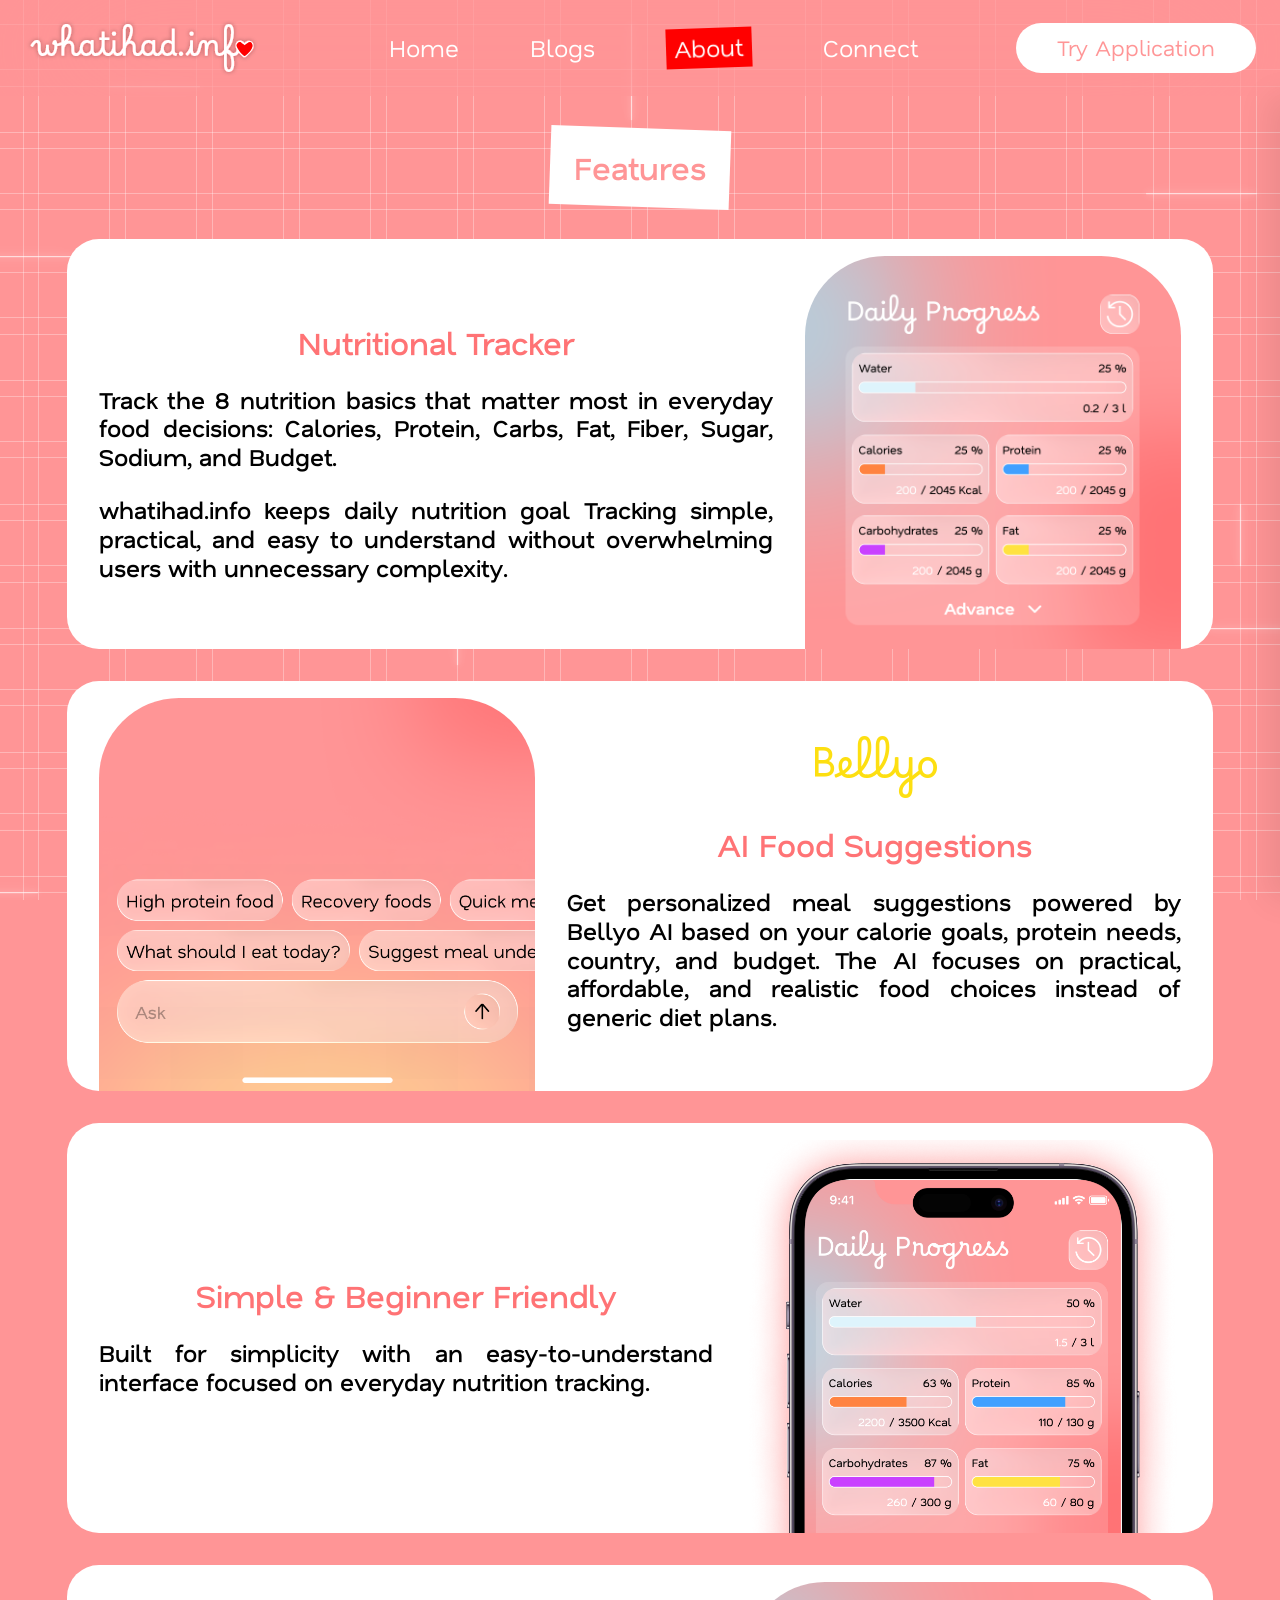
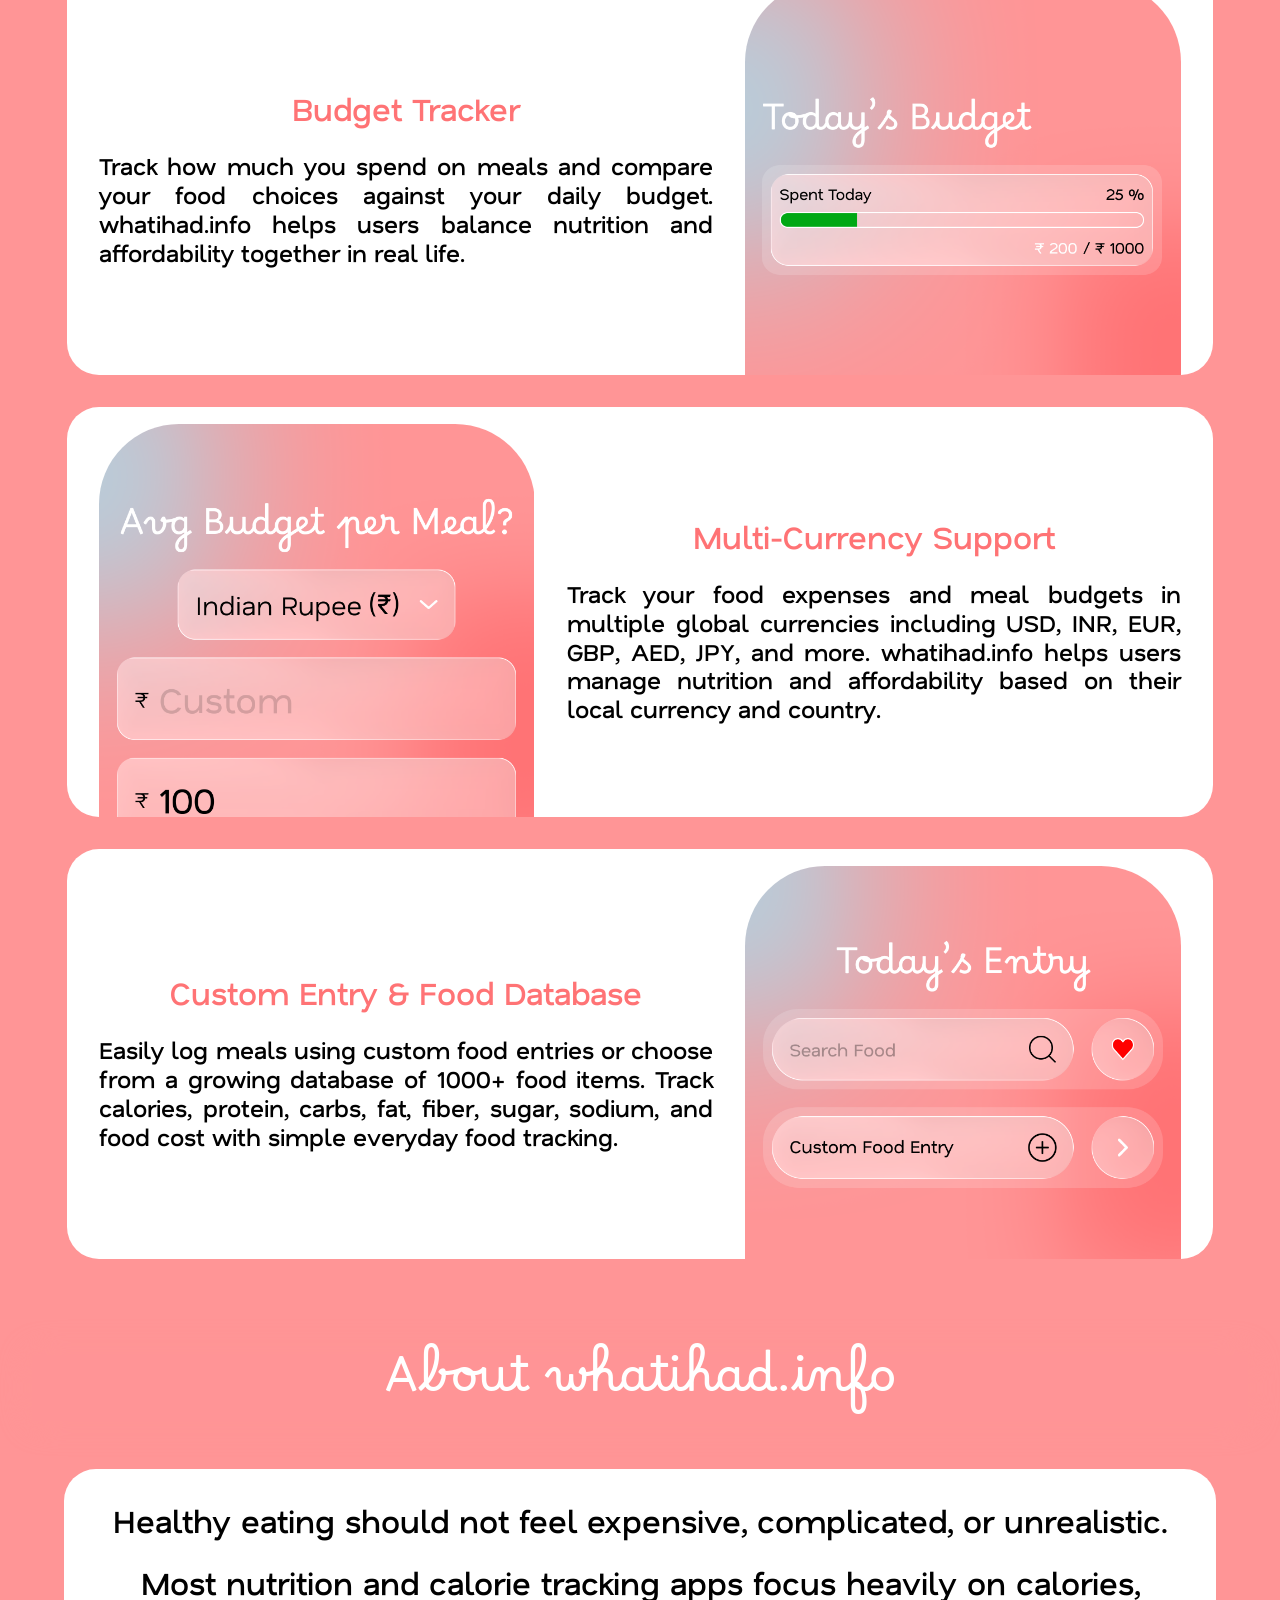
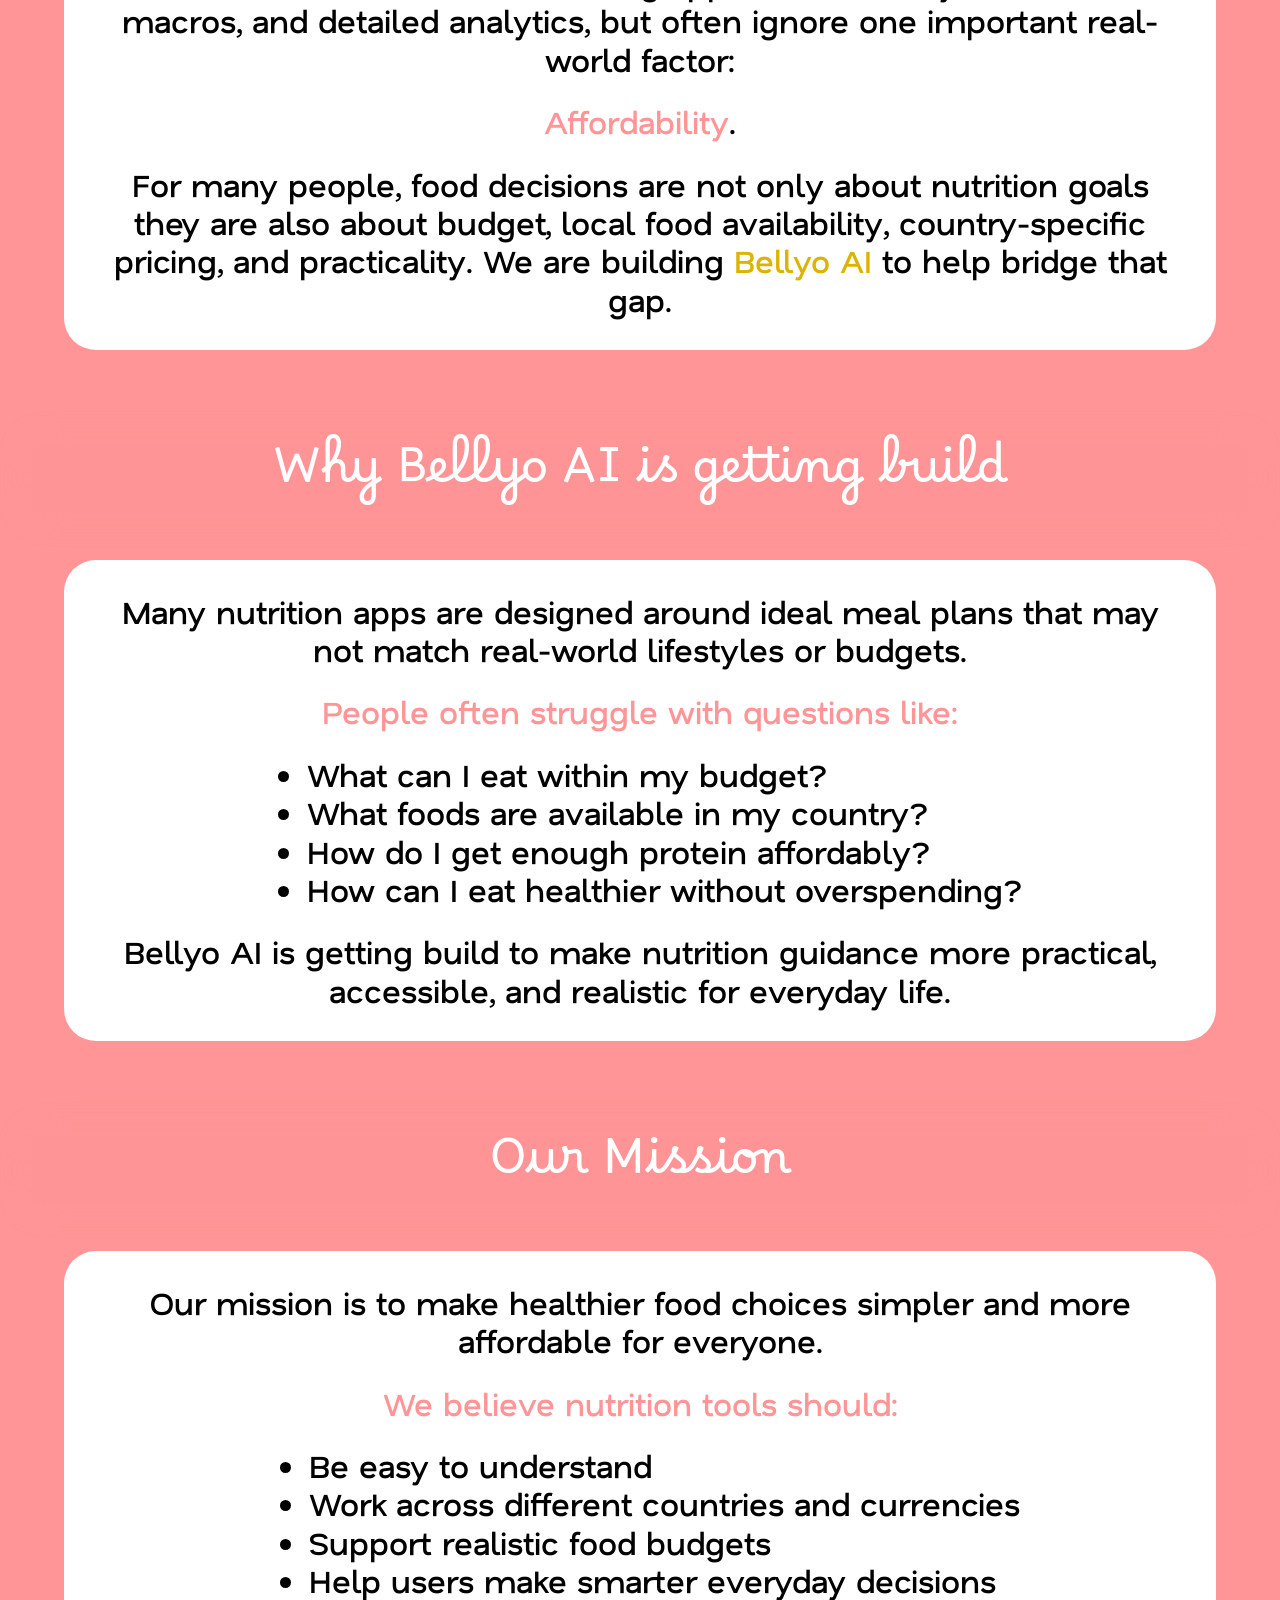
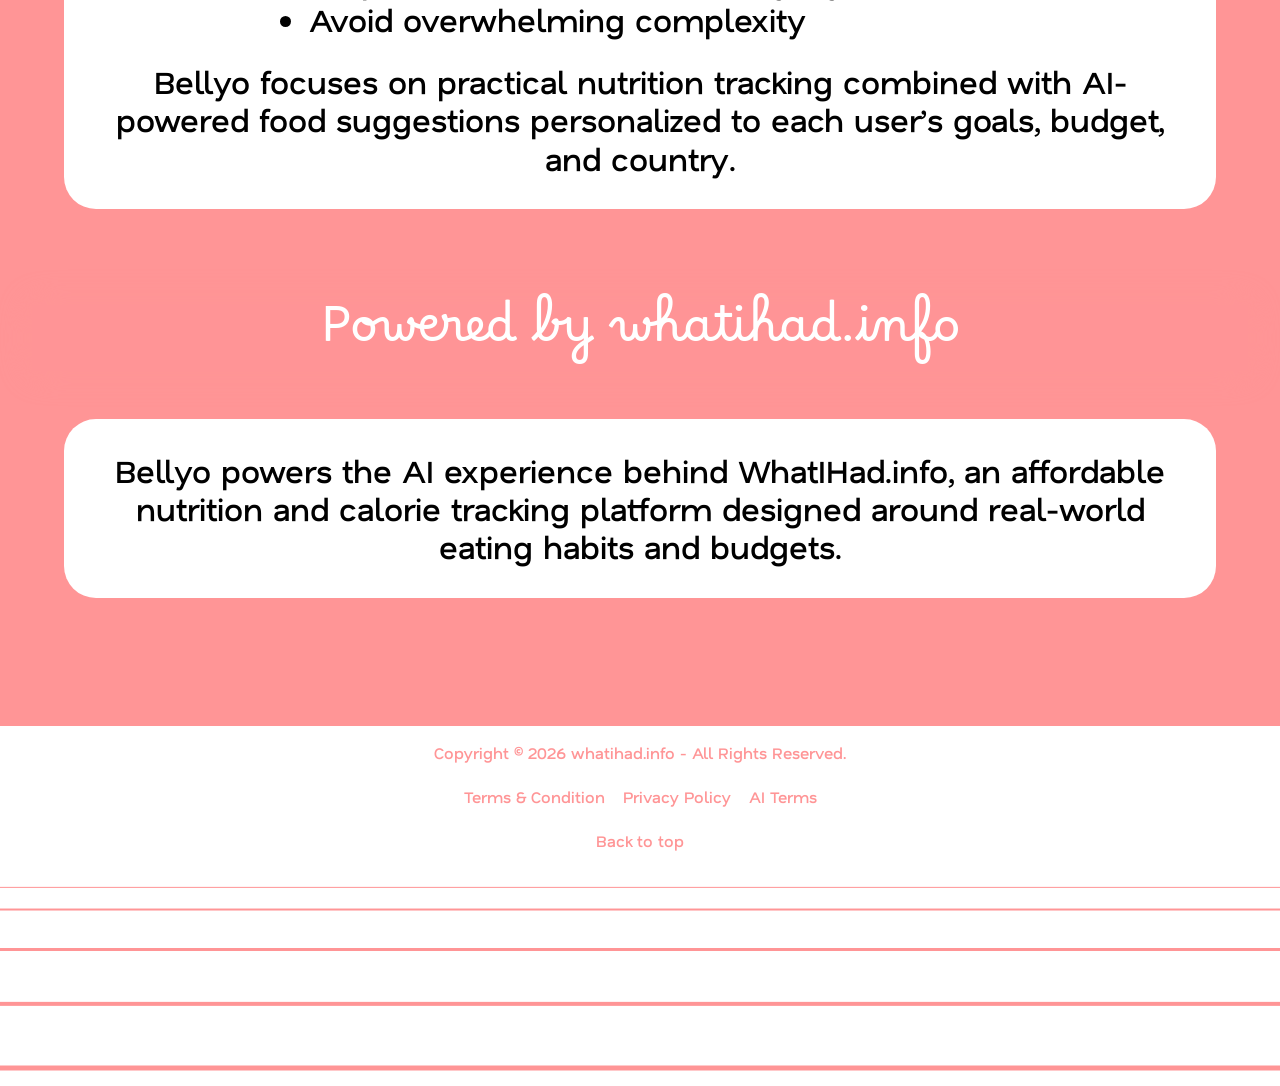
==== commit 4048a927: "Add Flutter app launch link" ====
--- a/about/index.html
+++ b/about/index.html
@@ -122,7 +122,7 @@
           <a href="/connect">Connect</a>
         </nav>
 
-        <a class="download download-small" href="#">Download</a>
+        <a class="download download-small" href="/app/">Try Application</a>
         <button class="menu-toggle" type="button" aria-controls="mobile-menu" aria-expanded="false" aria-label="Open menu">
           <span></span>
           <span></span>
@@ -134,7 +134,7 @@
           <a href="#">Blogs</a>
           <a class="active-about" href="/about" aria-current="page">About</a>
           <a href="/connect">Connect</a>
-          <a class="mobile-download" href="#">Download</a>
+          <a class="mobile-download" href="/app/">Try Application</a>
         </nav>
       </header>
 
@@ -289,9 +289,9 @@
       <div class="footer-content">
         <p class="footer-copyright">Copyright © 2026 whatihad.info - All Rights Reserved.</p>
         <nav class="footer-links" aria-label="Legal links">
-          <a href="#">Terms &amp; Condition</a>
-          <a href="#">Privacy Policy</a>
-          <a href="#">AI Terms</a>
+          <a href="/terms_and_condition/">Terms &amp; Condition</a>
+          <a href="/privacy_policy/">Privacy Policy</a>
+          <a href="/AI_terms/">AI Terms</a>
         </nav>
         <button class="footer-top" type="button">Back to top</button>
       </div>
--- a/styles.css
+++ b/styles.css
@@ -253,10 +253,10 @@
 }
 
 .download-small {
-  font-size: 24px;
+  font-size: 22px;
   min-height: 50px;
   padding: 8px 24px;
-  width: 163px;
+  width: 240px;
   backdrop-filter: none;
   box-shadow: none;
 }
@@ -534,12 +534,14 @@
   margin: 0 auto 32px;
   height: 425px;
   overflow-x: hidden;
-  overflow-y: auto;
+  overflow-y: hidden;
   padding: 16px 24px;
   position: relative;
   width: min(100%, 1440px);
   z-index: 1;
   scrollbar-width: none;
+  touch-action: pan-y;
+  -webkit-overflow-scrolling: touch;
 }
 
 .bellyo-prompt::-webkit-scrollbar {
@@ -1069,7 +1071,7 @@
   font-size: 32px;
   height: 79px;
   padding: 8px 24px;
-  width: 266px;
+  width: 320px;
 }
 
 .how-progress {
@@ -1473,6 +1475,104 @@
 
 .connect-page {
   min-height: 100vh;
+}
+
+.legal-page {
+  min-height: 100vh;
+  padding-bottom: 64px;
+}
+
+.legal-section {
+  color: #000000;
+  margin: 0 auto;
+  max-width: 1040px;
+  padding: 48px 24px 96px;
+  position: relative;
+  width: 100%;
+  z-index: 2;
+}
+
+.legal-document {
+  background: var(--white);
+  border-radius: 32px;
+  box-shadow: 0 0 32px rgba(255, 149, 150, 0.42);
+  padding: clamp(24px, 5vw, 56px);
+}
+
+.legal-document h1 {
+  color: var(--pink);
+  display: block;
+  font-family: var(--font-ui);
+  font-size: clamp(36px, 6vw, 56px);
+  font-weight: 600;
+  line-height: 1.05;
+  margin: 0 0 24px;
+  text-align: left;
+}
+
+.legal-document h1 span {
+  backdrop-filter: none;
+  background: transparent;
+  box-shadow: none;
+  display: inline;
+  padding: 0;
+  white-space: normal;
+}
+
+.legal-intro,
+.legal-document p,
+.legal-document li {
+  font-size: 18px;
+  font-weight: 600;
+  line-height: 1.55;
+}
+
+.legal-intro {
+  margin: 0 0 32px;
+}
+
+.legal-document section {
+  border-top: 2px solid rgba(255, 149, 150, 0.22);
+  padding-top: 24px;
+}
+
+.legal-document section + section {
+  margin-top: 24px;
+}
+
+.legal-document h2 {
+  color: var(--pink);
+  font-family: var(--font-ui);
+  font-size: 24px;
+  font-weight: 600;
+  line-height: 1.2;
+  margin: 0 0 12px;
+}
+
+.legal-document h3 {
+  color: #000000;
+  font-family: var(--font-ui);
+  font-size: 20px;
+  font-weight: 600;
+  line-height: 1.25;
+  margin: 20px 0 8px;
+}
+
+.legal-document p {
+  margin: 0 0 12px;
+}
+
+.legal-document p:last-child {
+  margin-bottom: 0;
+}
+
+.legal-document ul {
+  margin: 8px 0 16px;
+  padding-left: 28px;
+}
+
+.legal-document li {
+  margin: 0 0 6px;
 }
 
 .connect-section {
@@ -2703,7 +2803,7 @@
   .download-final {
     font-size: 24px;
     height: 66px;
-    width: 224px;
+    width: 280px;
   }
 
   .download-logo-frame {
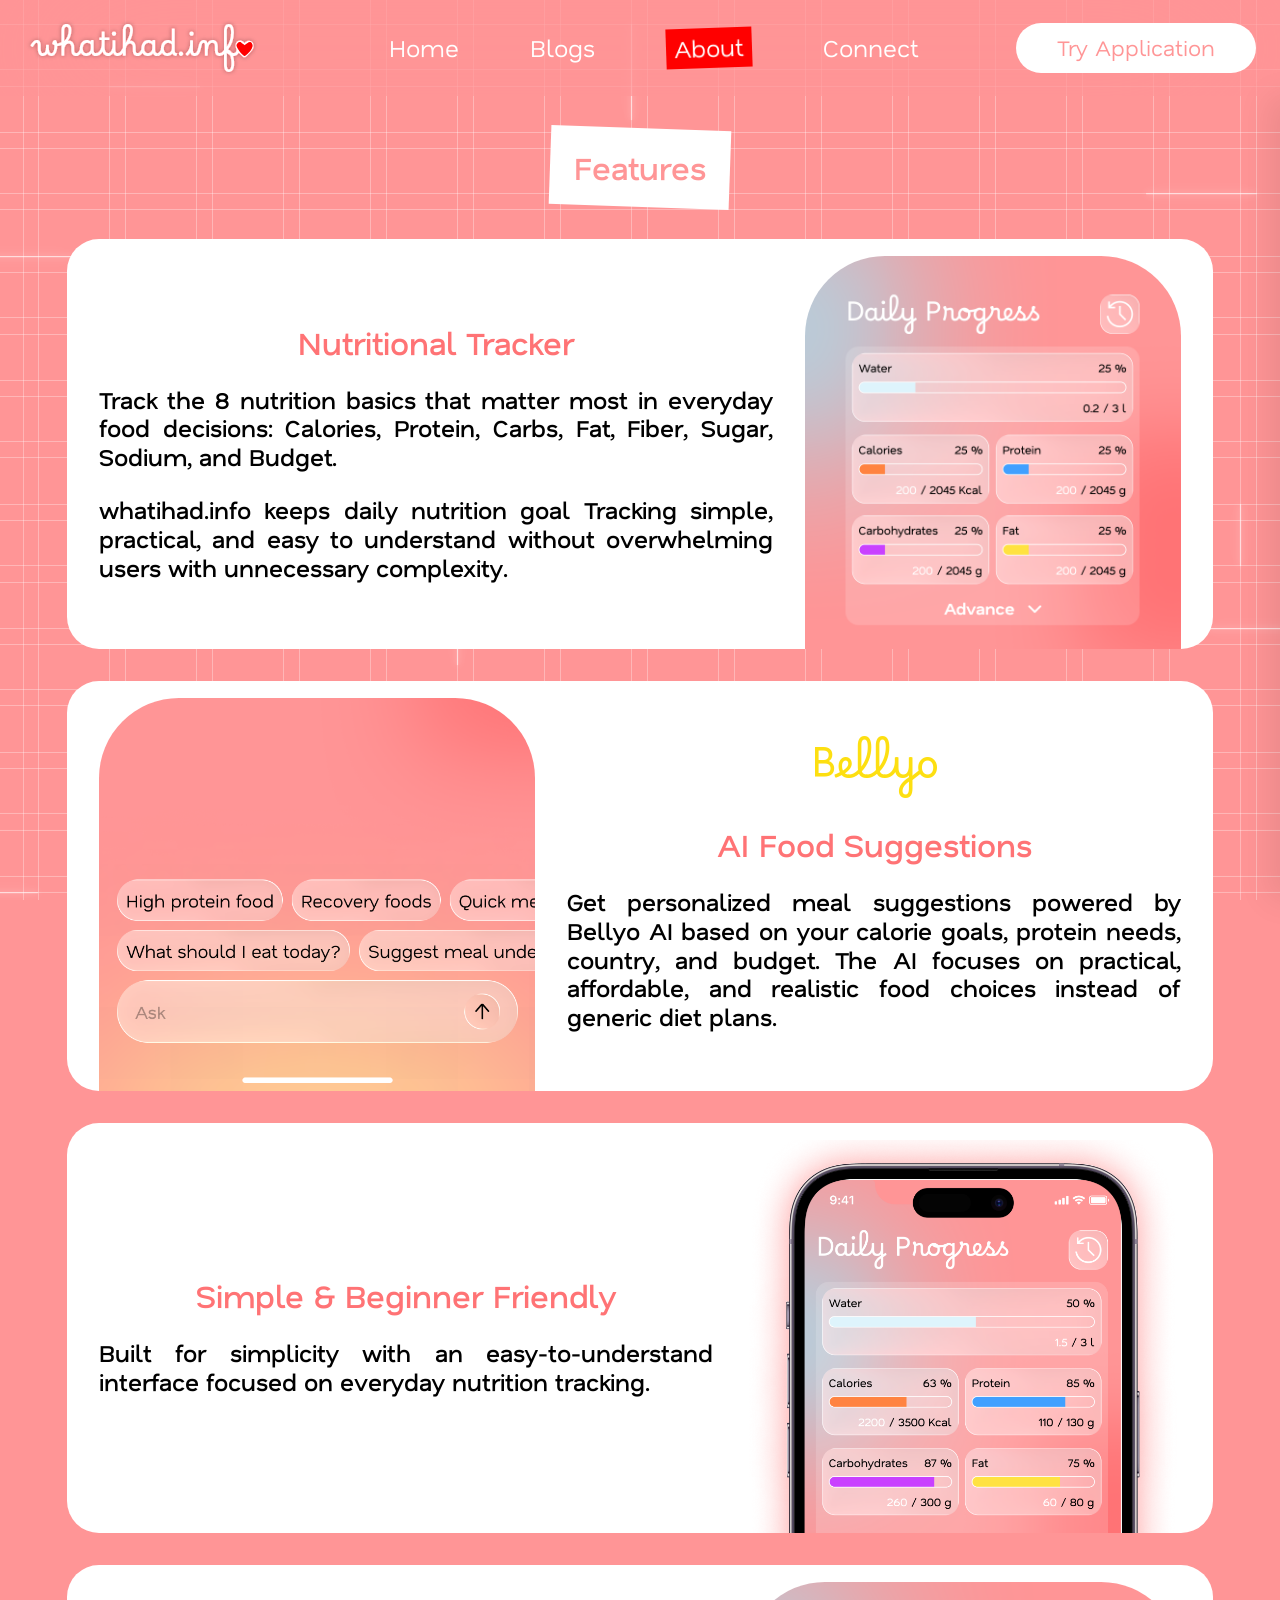
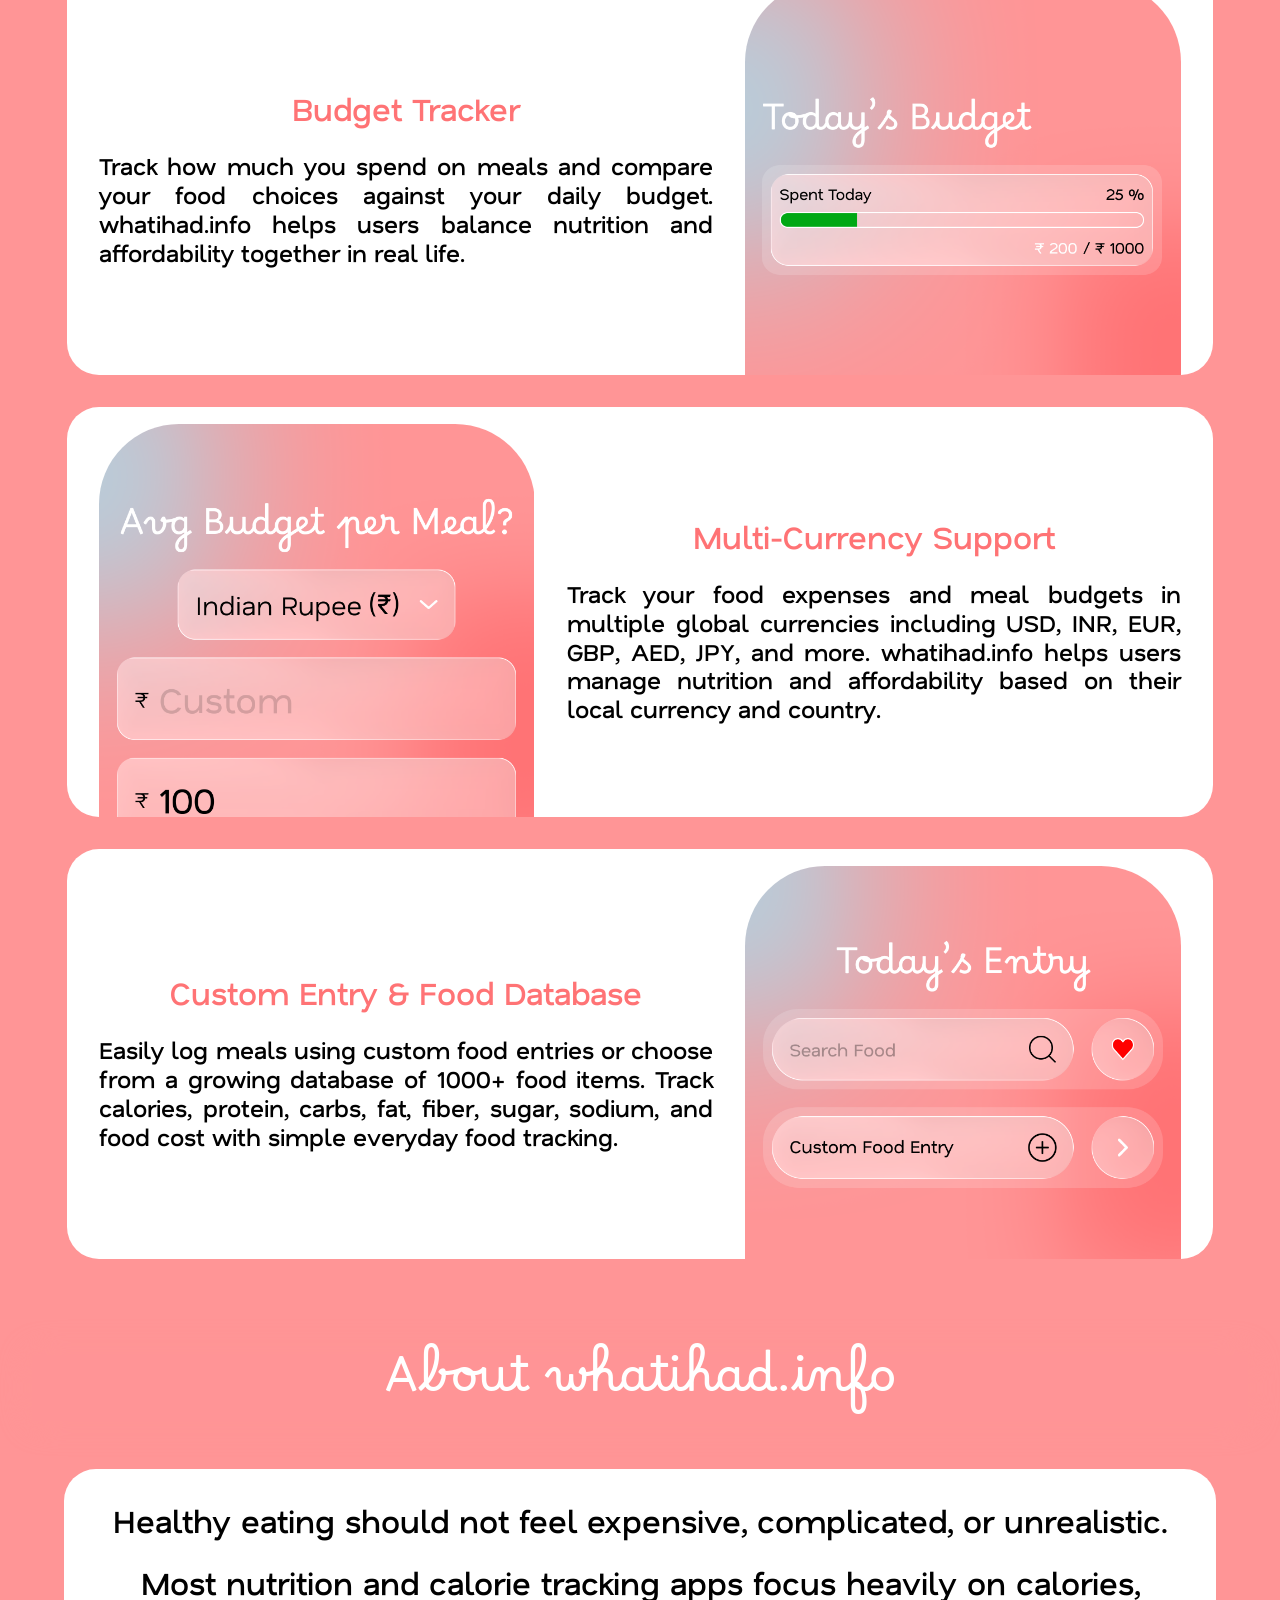
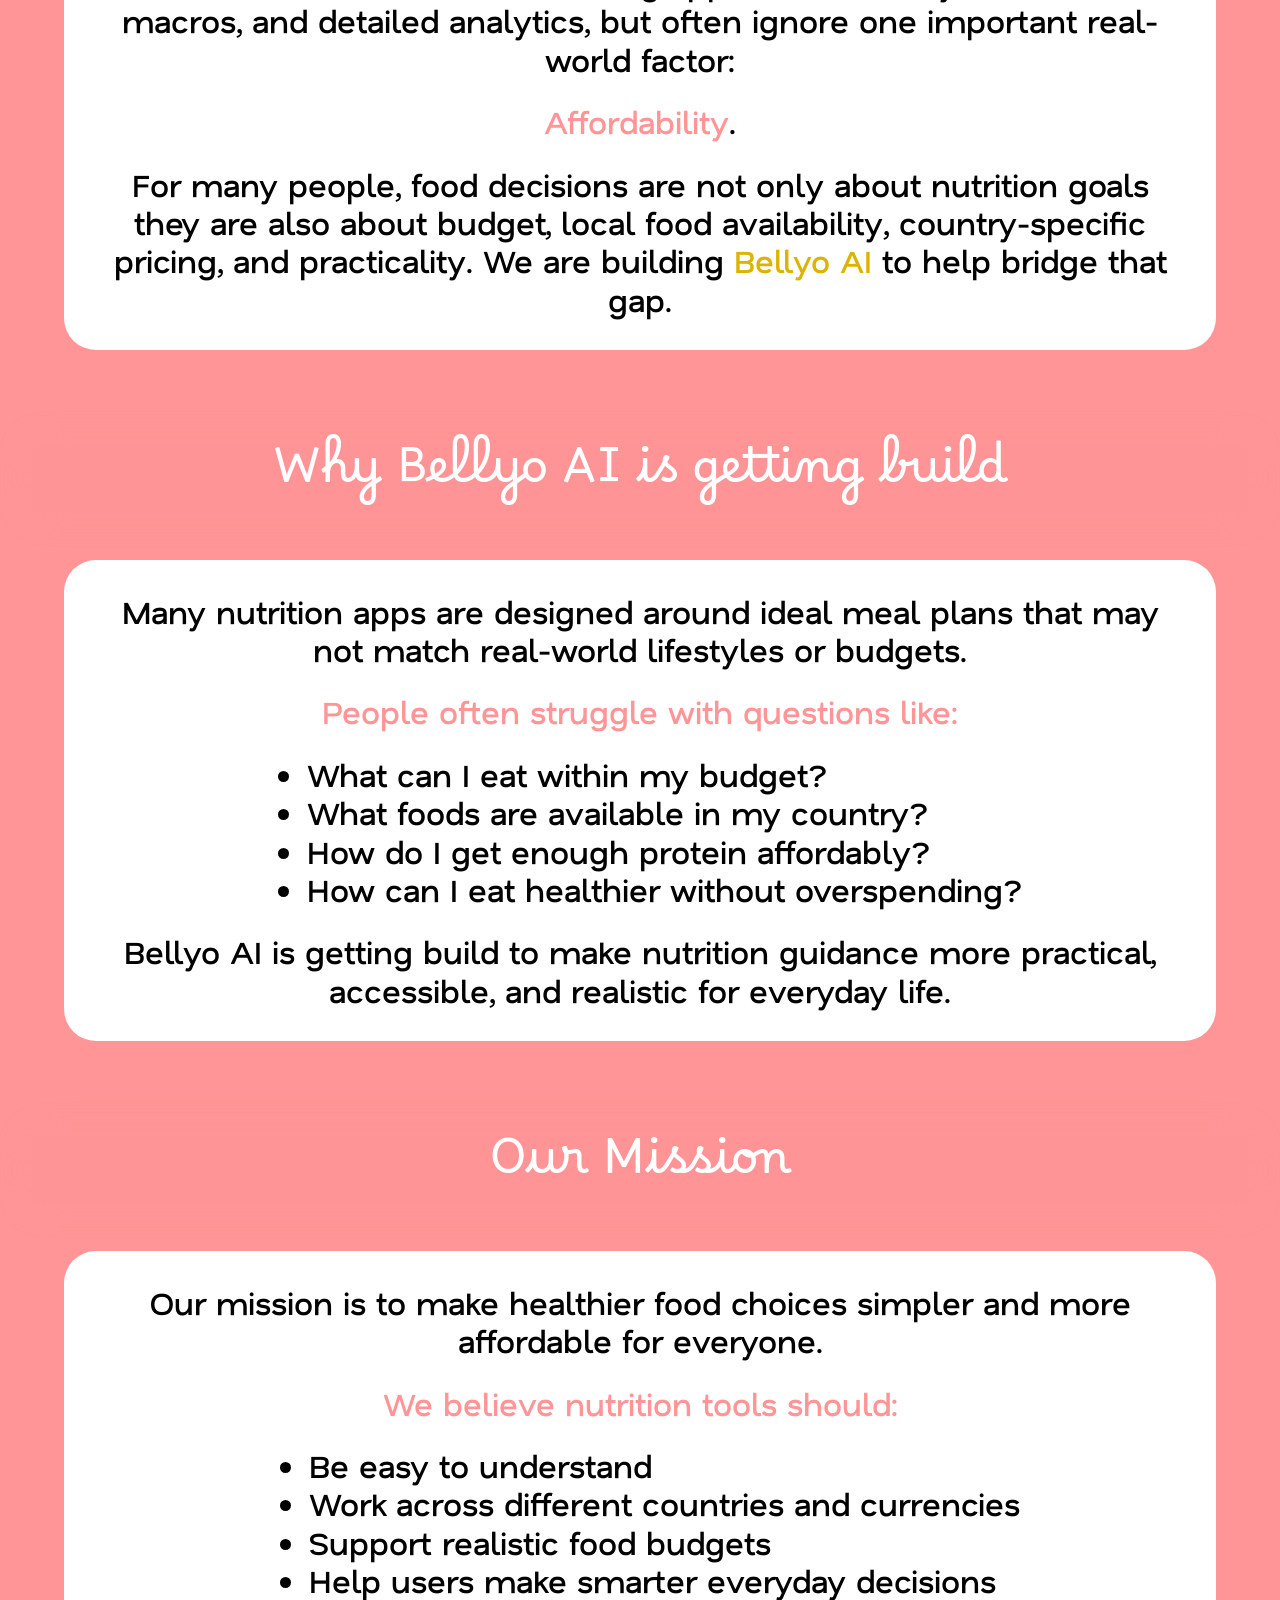
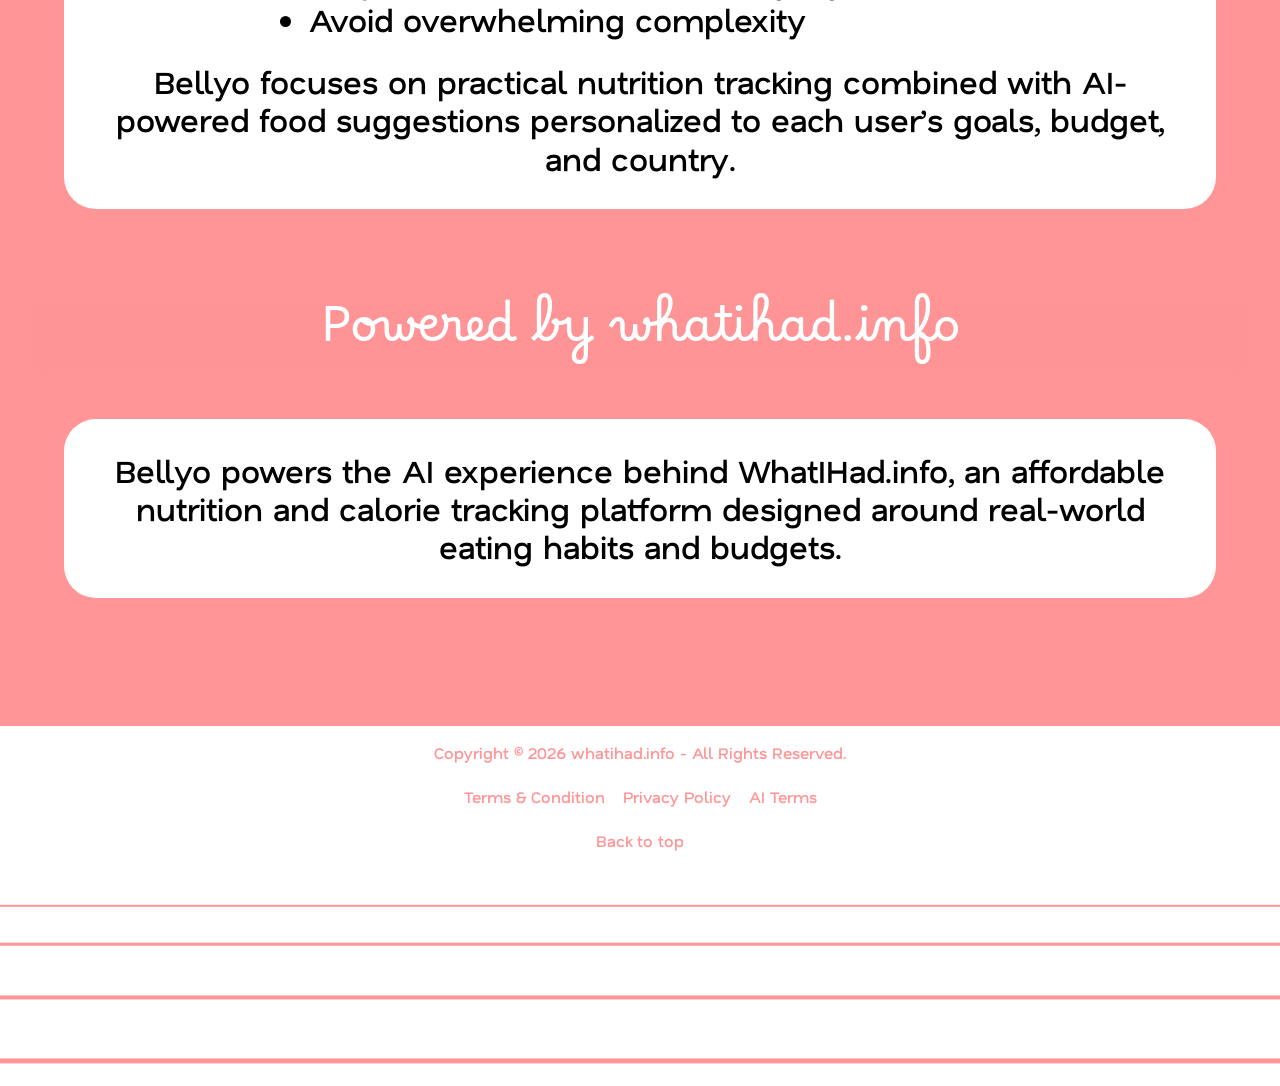
==== commit a9fbc168: "Update application links" ====
--- a/about/index.html
+++ b/about/index.html
@@ -122,7 +122,7 @@
           <a href="/connect">Connect</a>
         </nav>
 
-        <a class="download download-small" href="/app/">Try Application</a>
+        <a class="download download-small" href="https://whatihadinfoapplication.netlify.app/">Try Application</a>
         <button class="menu-toggle" type="button" aria-controls="mobile-menu" aria-expanded="false" aria-label="Open menu">
           <span></span>
           <span></span>
@@ -134,7 +134,7 @@
           <a href="#">Blogs</a>
           <a class="active-about" href="/about" aria-current="page">About</a>
           <a href="/connect">Connect</a>
-          <a class="mobile-download" href="/app/">Try Application</a>
+          <a class="mobile-download" href="https://whatihadinfoapplication.netlify.app/">Try Application</a>
         </nav>
       </header>
 
